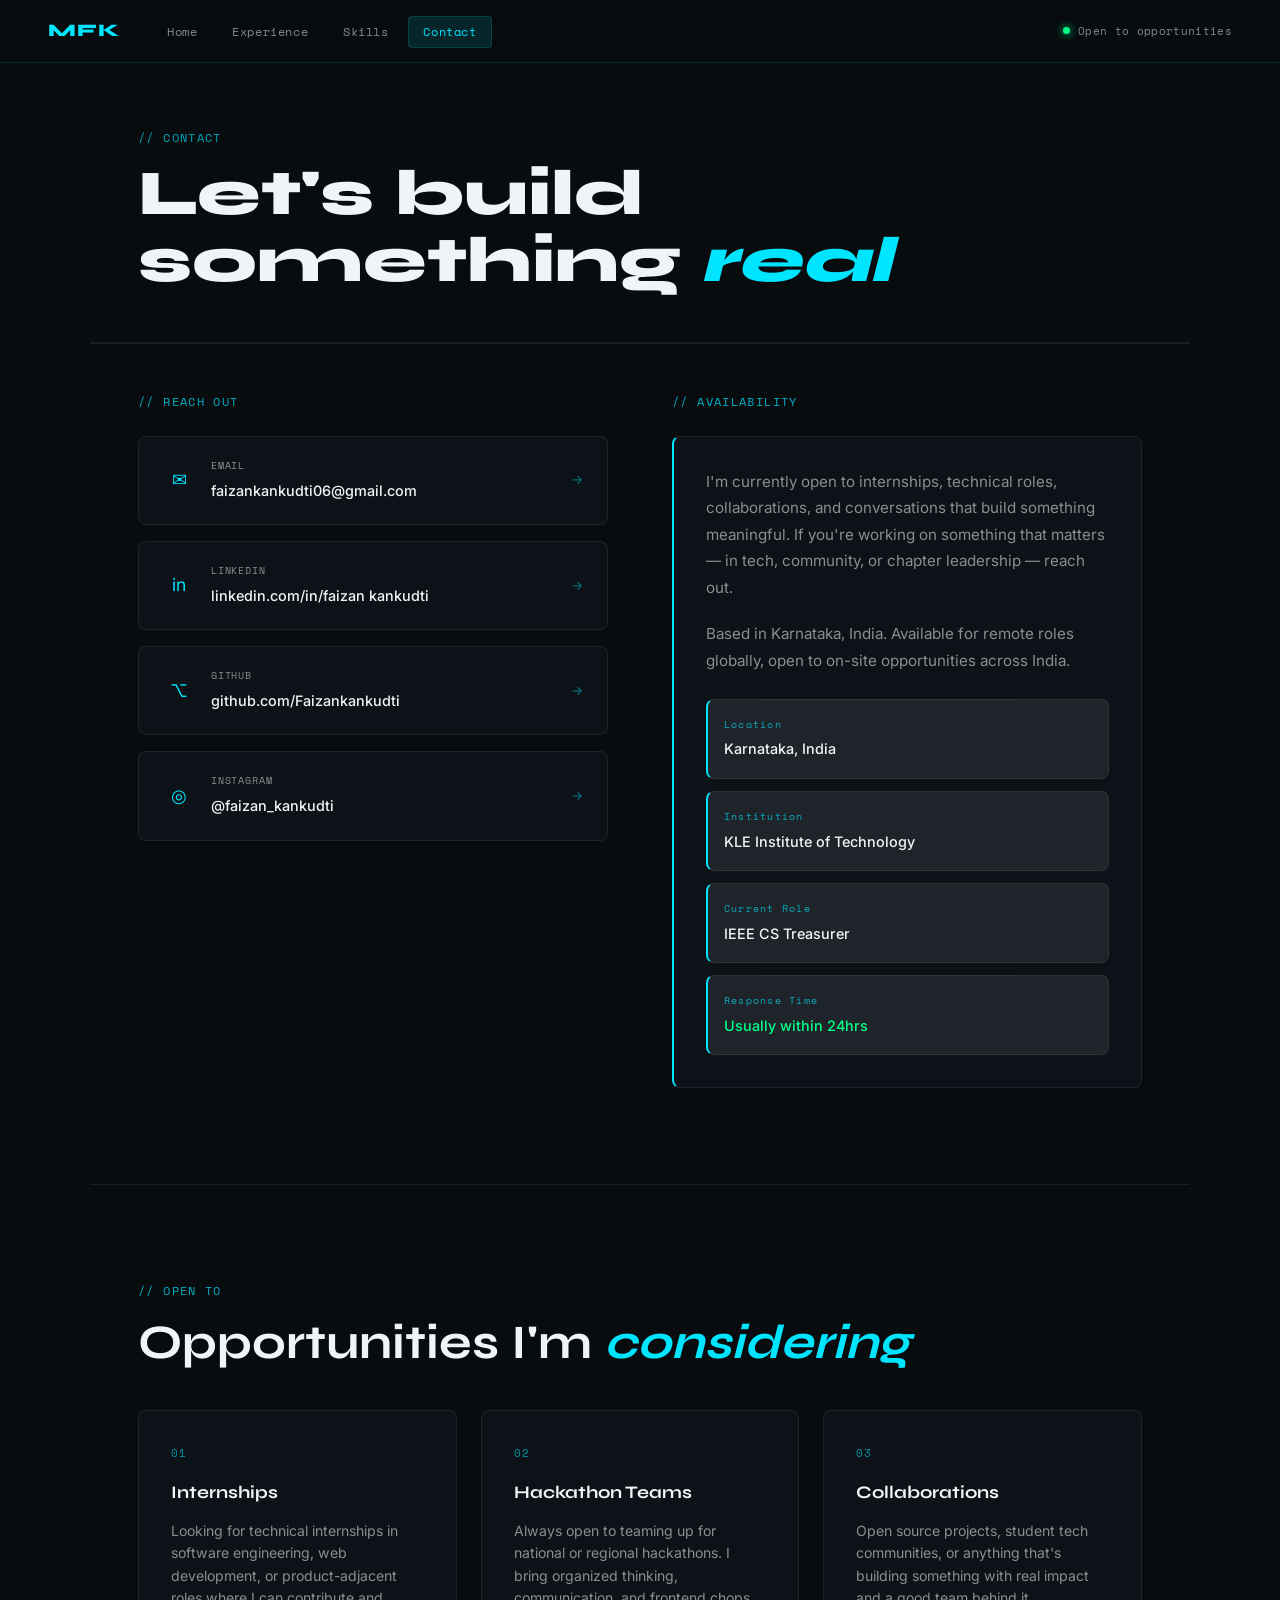
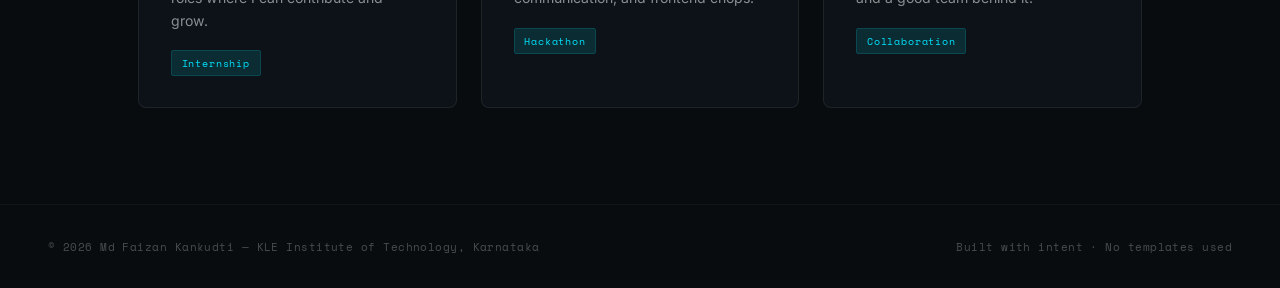
==== contact.html @ 26103459 "first commit" ====
<!DOCTYPE html>
<html lang="en">
<head>
<meta charset="UTF-8">
<meta name="viewport" content="width=device-width, initial-scale=1.0">
<title>Contact — Md Faizan Kankudti</title>
<link rel="preconnect" href="https://fonts.googleapis.com">
<link rel="preconnect" href="https://fonts.gstatic.com" crossorigin>
<link href="https://fonts.googleapis.com/css2?family=Space+Mono:ital,wght@0,400;0,700;1,400&family=Syne:wght@400;500;600;700;800&family=Inter:wght@300;400;500&display=swap" rel="stylesheet">
<link rel="stylesheet" href="style.css">
</head>
<body>

<nav class="navbar">
  <div class="nav-brand">
    <span class="nav-initials">MFK</span>
  </div>
  <ul class="nav-links">
    <li><a href="index.html" class="nav-link">Home</a></li>
    <li><a href="experience.html" class="nav-link">Experience</a></li>
    <li><a href="skills.html" class="nav-link">Skills</a></li>
    <li><a href="contact.html" class="nav-link active">Contact</a></li>
  </ul>
  <div class="nav-status">
    <span class="status-dot"></span>
    <span class="status-text">Open to opportunities</span>
  </div>
</nav>

<div class="page-hero">
  <span class="page-hero-tag mono">// CONTACT</span>
  <h1>Let's build something <em>real</em></h1>
</div>

<main>

  <section class="section" style="padding-top: 3rem;">
    <div class="contact-grid">

      <div>
        <div class="section-label mono" style="margin-bottom: 1.5rem;">// REACH OUT</div>
        <div class="contact-links">

          <a class="contact-link-item" href="mailto:faizankankudti06@gmail.com">
            <div class="contact-link-icon">✉</div>
            <div class="contact-link-text">
              <span class="contact-link-label mono">EMAIL</span>
              <span class="contact-link-value">faizankankudti06@gmail.com</span>
            </div>
            <span class="contact-link-arrow">→</span>
          </a>

          <a class="contact-link-item" href=https://www.linkedin.com/in/faizan-kankudti-a05506325?utm_source=share_via&utm_content=profile&utm_medium=member_android target="_blank" rel="noopener">
            <div class="contact-link-icon">in</div>
            <div class="contact-link-text">
              <span class="contact-link-label mono">LINKEDIN</span>
              <span class="contact-link-value">linkedin.com/in/faizan kankudti</span>
            </div>
            <span class="contact-link-arrow">→</span>
          </a>

          <a class="contact-link-item" href="https://github.com/Faizankankudti" target="_blank" rel="noopener">
            <div class="contact-link-icon">⌥</div>
            <div class="contact-link-text">
              <span class="contact-link-label mono">GITHUB</span>
              <span class="contact-link-value">github.com/Faizankankudti</span>
            </div>
            <span class="contact-link-arrow">→</span>
          </a>

          <a class="contact-link-item" href="https://www.instagram.com/faizan_kankudti?igsh=MWhjaWl0NmIzNzg2ZA==" target="_blank" rel="noopener">
            <div class="contact-link-icon">◎</div>
            <div class="contact-link-text">
              <span class="contact-link-label mono">INSTAGRAM</span>
              <span class="contact-link-value">@faizan_kankudti</span>
            </div>
            <span class="contact-link-arrow">→</span>
          </a>

        </div>
      </div>

      <div>
        <div class="section-label mono" style="margin-bottom: 1.5rem;">// AVAILABILITY</div>
        <div class="contact-info-block">
          <p>
            I'm currently open to internships, technical roles, collaborations, and conversations that build something meaningful. If you're working on something that matters — in tech, community, or chapter leadership — reach out.
          </p>
          <p>
            Based in Karnataka, India. Available for remote roles globally, open to on-site opportunities across India.
          </p>
          <div style="display: flex; flex-direction: column; gap: 0.75rem; margin-top: 1.5rem;">
            <div class="info-block">
              <span class="mono info-label">Location</span>
              <span class="info-value">Karnataka, India</span>
            </div>
            <div class="info-block">
              <span class="mono info-label">Institution</span>
              <span class="info-value">KLE Institute of Technology</span>
            </div>
            <div class="info-block">
              <span class="mono info-label">Current Role</span>
              <span class="info-value">IEEE CS Treasurer</span>
            </div>
            <div class="info-block">
              <span class="mono info-label">Response Time</span>
              <span class="info-value open">Usually within 24hrs</span>
            </div>
          </div>
        </div>
      </div>

    </div>
  </section>

  <!-- WHAT I'M OPEN TO -->
  <section class="section">
    <div class="section-label mono">// OPEN TO</div>
    <h2 class="section-title">Opportunities I'm <em>considering</em></h2>
    <div class="highlight-cards">
      <div class="hcard">
        <div class="hcard-num mono">01</div>
        <div class="hcard-content">
          <h3>Internships</h3>
          <p>Looking for technical internships in software engineering, web development, or product-adjacent roles where I can contribute and grow.</p>
          <span class="hcard-tag">Internship</span>
        </div>
      </div>
      <div class="hcard">
        <div class="hcard-num mono">02</div>
        <div class="hcard-content">
          <h3>Hackathon Teams</h3>
          <p>Always open to teaming up for national or regional hackathons. I bring organized thinking, communication, and frontend chops.</p>
          <span class="hcard-tag">Hackathon</span>
        </div>
      </div>
      <div class="hcard">
        <div class="hcard-num mono">03</div>
        <div class="hcard-content">
          <h3>Collaborations</h3>
          <p>Open source projects, student tech communities, or anything that's building something with real impact and a good team behind it.</p>
          <span class="hcard-tag">Collaboration</span>
        </div>
      </div>
    </div>
  </section>

</main>

<footer class="footer">
  <span class="mono">© 2026 Md Faizan Kankudti — KLE Institute of Technology, Karnataka</span>
  <span class="mono footer-sub">Built with intent · No templates used</span>
</footer>

</body>
</html>
---- style.css ----
/* ─── RESET & BASE ─────────────────────────────────────────────── */
*, *::before, *::after { box-sizing: border-box; margin: 0; padding: 0; }

:root {
  --bg: #080c0f;
  --bg-2: #0e1419;
  --bg-3: #141c23;
  --accent: #00e5ff;
  --accent-dim: rgba(0,229,255,0.12);
  --accent-mid: rgba(0,229,255,0.4);
  --white: #f0f4f8;
  --white-dim: rgba(240,244,248,0.55);
  --white-faint: rgba(240,244,248,0.08);
  --border: rgba(0,229,255,0.15);
  --border-subtle: rgba(240,244,248,0.08);
  --green: #00ff88;
  --green-dim: rgba(0,255,136,0.1);
  --card-bg: rgba(14,20,25,0.85);
  --radius: 4px;
  --radius-lg: 8px;
}

html { scroll-behavior: smooth; }

body {
  background: var(--bg);
  color: var(--white);
  font-family: 'Inter', sans-serif;
  font-size: 16px;
  line-height: 1.7;
  overflow-x: hidden;
}

/* ─── TYPOGRAPHY ─────────────────────────────────────────────────── */
.mono { font-family: 'Space Mono', monospace; }
h1, h2, h3, h4 { font-family: 'Syne', sans-serif; }
em { font-style: italic; color: var(--accent); }

/* ─── SCROLLBAR ──────────────────────────────────────────────────── */
::-webkit-scrollbar { width: 4px; }
::-webkit-scrollbar-track { background: var(--bg); }
::-webkit-scrollbar-thumb { background: var(--accent-mid); border-radius: 2px; }

/* ─── NAVBAR ─────────────────────────────────────────────────────── */
.navbar {
  position: fixed;
  top: 0; left: 0; right: 0;
  z-index: 100;
  display: flex;
  align-items: center;
  gap: 2rem;
  padding: 1rem 3rem;
  background: rgba(8,12,15,0.92);
  backdrop-filter: blur(12px);
  border-bottom: 1px solid var(--border);
}

.nav-brand { flex: 0 0 auto; }

.nav-initials {
  font-family: 'Syne', sans-serif;
  font-weight: 800;
  font-size: 1.1rem;
  color: var(--accent);
  letter-spacing: 0.05em;
}

.nav-links {
  display: flex;
  list-style: none;
  gap: 0.25rem;
  flex: 1;
}

.nav-link {
  font-family: 'Space Mono', monospace;
  font-size: 0.75rem;
  color: var(--white-dim);
  text-decoration: none;
  padding: 0.4rem 0.9rem;
  border: 1px solid transparent;
  border-radius: var(--radius);
  transition: all 0.2s;
  letter-spacing: 0.05em;
}

.nav-link:hover, .nav-link.active {
  color: var(--accent);
  border-color: var(--border);
  background: var(--accent-dim);
}

.nav-status {
  display: flex;
  align-items: center;
  gap: 0.5rem;
  margin-left: auto;
}

.status-dot {
  width: 7px; height: 7px;
  border-radius: 50%;
  background: var(--green);
  box-shadow: 0 0 8px var(--green);
  animation: pulse-dot 2s infinite;
}

@keyframes pulse-dot {
  0%, 100% { opacity: 1; }
  50% { opacity: 0.4; }
}

.status-text {
  font-family: 'Space Mono', monospace;
  font-size: 0.7rem;
  color: var(--white-dim);
  letter-spacing: 0.03em;
}

/* ─── HERO ──────────────────────────────────────────────────────── */
.hero {
  min-height: 100vh;
  display: flex;
  flex-direction: column;
  justify-content: center;
  padding: 8rem 3rem 4rem;
  position: relative;
  overflow: hidden;
}

.hero-grid-overlay {
  position: absolute;
  inset: 0;
  background-image:
    linear-gradient(rgba(0,229,255,0.04) 1px, transparent 1px),
    linear-gradient(90deg, rgba(0,229,255,0.04) 1px, transparent 1px);
  background-size: 60px 60px;
  pointer-events: none;
}

.hero-grid-overlay::after {
  content: '';
  position: absolute;
  inset: 0;
  background: radial-gradient(ellipse 80% 60% at 60% 50%, rgba(0,229,255,0.06) 0%, transparent 70%);
}

.hero-content { position: relative; z-index: 1; max-width: 900px; }

.hero-top-line {
  margin-bottom: 1.5rem;
}

.tag-line {
  font-size: 0.75rem;
  color: var(--accent);
  letter-spacing: 0.1em;
  opacity: 0;
  animation: fadein 0.6s 0.2s forwards;
}

.hero-name {
  font-family: 'Syne', sans-serif;
  font-weight: 800;
  line-height: 0.88;
  margin-bottom: 1.8rem;
  opacity: 0;
  animation: fadein 0.7s 0.4s forwards;
}

.name-md {
  font-size: clamp(3.5rem, 9vw, 8rem);
  color: var(--white-dim);
  letter-spacing: -0.02em;
}

.name-faizan {
  font-size: clamp(3.5rem, 9vw, 8rem);
  color: var(--white);
  letter-spacing: -0.02em;
}

.name-kankudti {
  font-size: clamp(2rem, 5.5vw, 5rem);
  color: var(--accent);
  letter-spacing: 0.04em;
}

.hero-bio {
  font-size: 1.05rem;
  color: var(--white-dim);
  max-width: 580px;
  margin-bottom: 2.5rem;
  opacity: 0;
  animation: fadein 0.7s 0.6s forwards;
}

.hero-cta {
  display: flex;
  gap: 1rem;
  flex-wrap: wrap;
  opacity: 0;
  animation: fadein 0.7s 0.8s forwards;
}

.hero-stats {
  display: flex;
  gap: 1.5rem;
  margin-top: 5rem;
  flex-wrap: wrap;
  opacity: 0;
  animation: fadein 0.8s 1s forwards;
}

.stat-card {
  background: var(--card-bg);
  border: 1px solid var(--border);
  border-radius: var(--radius-lg);
  padding: 1.2rem 2rem;
  display: flex;
  flex-direction: column;
  gap: 0.25rem;
  position: relative;
  overflow: hidden;
}

.stat-card::before {
  content: '';
  position: absolute;
  top: 0; left: 0; right: 0;
  height: 2px;
  background: var(--accent);
  opacity: 0.7;
}

.stat-num {
  font-family: 'Syne', sans-serif;
  font-weight: 800;
  font-size: 2rem;
  color: var(--accent);
  line-height: 1;
}

.stat-label {
  font-family: 'Space Mono', monospace;
  font-size: 0.7rem;
  color: var(--white-dim);
  letter-spacing: 0.05em;
}

.hero-scroll-hint {
  position: absolute;
  bottom: 2.5rem;
  left: 3rem;
  display: flex;
  align-items: center;
  gap: 1rem;
  opacity: 0.45;
}

.hero-scroll-hint .mono { font-size: 0.65rem; letter-spacing: 0.15em; }

.scroll-line {
  width: 60px;
  height: 1px;
  background: var(--white-dim);
  position: relative;
  overflow: hidden;
}

.scroll-line::after {
  content: '';
  position: absolute;
  top: 0; left: -100%;
  width: 100%; height: 100%;
  background: var(--accent);
  animation: slide-line 2s 2s infinite;
}

@keyframes slide-line {
  0% { left: -100%; }
  100% { left: 100%; }
}

/* ─── BUTTONS ───────────────────────────────────────────────────── */
.btn {
  font-family: 'Space Mono', monospace;
  font-size: 0.78rem;
  letter-spacing: 0.06em;
  padding: 0.75rem 1.6rem;
  border-radius: var(--radius);
  text-decoration: none;
  transition: all 0.2s;
  display: inline-block;
  cursor: pointer;
  border: 1px solid transparent;
}

.btn-primary {
  background: var(--accent);
  color: var(--bg);
  font-weight: 700;
}

.btn-primary:hover {
  background: transparent;
  color: var(--accent);
  border-color: var(--accent);
}

.btn-outline {
  background: transparent;
  color: var(--accent);
  border-color: var(--border);
}

.btn-outline:hover {
  background: var(--accent-dim);
  border-color: var(--accent);
}

/* ─── SECTIONS ──────────────────────────────────────────────────── */
.section {
  padding: 6rem 3rem;
  max-width: 1100px;
  margin: 0 auto;
  border-top: 1px solid var(--border-subtle);
}

.section-label {
  font-size: 0.72rem;
  letter-spacing: 0.12em;
  color: var(--accent);
  margin-bottom: 1rem;
  opacity: 0.75;
}

.section-title {
  font-family: 'Syne', sans-serif;
  font-weight: 700;
  font-size: clamp(2rem, 4vw, 3rem);
  line-height: 1.1;
  margin-bottom: 2.5rem;
  color: var(--white);
}

/* ─── ABOUT ─────────────────────────────────────────────────────── */
.about-grid {
  display: grid;
  grid-template-columns: 1fr 320px;
  gap: 4rem;
  align-items: start;
}

.about-text p {
  color: var(--white-dim);
  margin-bottom: 1.2rem;
  font-size: 1rem;
}

.about-sidebar {
  display: flex;
  flex-direction: column;
  gap: 1.2rem;
}

.info-block {
  display: flex;
  flex-direction: column;
  gap: 0.25rem;
  padding: 1rem;
  background: var(--white-faint);
  border: 1px solid var(--border-subtle);
  border-radius: var(--radius-lg);
  border-left: 2px solid var(--accent);
}

.info-label {
  font-size: 0.65rem;
  letter-spacing: 0.12em;
  color: var(--accent);
  opacity: 0.7;
}

.info-value {
  font-size: 0.9rem;
  color: var(--white);
  font-weight: 500;
}

.info-value.open { color: var(--green); }

/* ─── HIGHLIGHTS ────────────────────────────────────────────────── */
.highlight-cards {
  display: grid;
  grid-template-columns: repeat(3, 1fr);
  gap: 1.5rem;
}

.hcard {
  background: var(--card-bg);
  border: 1px solid var(--border-subtle);
  border-radius: var(--radius-lg);
  padding: 2rem;
  transition: border-color 0.25s, transform 0.25s;
  position: relative;
  overflow: hidden;
}

.hcard::after {
  content: '';
  position: absolute;
  bottom: 0; left: 0; right: 0;
  height: 2px;
  background: linear-gradient(90deg, var(--accent), transparent);
  opacity: 0;
  transition: opacity 0.25s;
}

.hcard:hover {
  border-color: var(--border);
  transform: translateY(-3px);
}

.hcard:hover::after { opacity: 1; }

.hcard-num {
  font-size: 0.7rem;
  color: var(--accent);
  letter-spacing: 0.1em;
  margin-bottom: 1rem;
  opacity: 0.6;
}

.hcard h3 {
  font-family: 'Syne', sans-serif;
  font-weight: 700;
  font-size: 1.1rem;
  margin-bottom: 0.75rem;
  color: var(--white);
}

.hcard p {
  font-size: 0.88rem;
  color: var(--white-dim);
  line-height: 1.6;
  margin-bottom: 1rem;
}

.hcard-tag {
  font-family: 'Space Mono', monospace;
  font-size: 0.65rem;
  letter-spacing: 0.08em;
  padding: 0.25rem 0.6rem;
  border: 1px solid var(--border);
  border-radius: 2px;
  color: var(--accent);
  background: var(--accent-dim);
}

/* ─── STACK ─────────────────────────────────────────────────────── */
.stack-grid {
  display: grid;
  grid-template-columns: repeat(3, 1fr);
  gap: 1.5rem;
}

.stack-box {
  background: var(--card-bg);
  border: 1px solid var(--border-subtle);
  border-radius: var(--radius-lg);
  padding: 1.75rem;
  transition: border-color 0.2s;
}

.stack-box:hover { border-color: var(--border); }

.stack-box-label {
  font-size: 0.65rem;
  letter-spacing: 0.1em;
  color: var(--accent);
  margin-bottom: 1.2rem;
  opacity: 0.7;
}

.stack-tags {
  display: flex;
  flex-wrap: wrap;
  gap: 0.5rem;
}

.stag {
  font-family: 'Space Mono', monospace;
  font-size: 0.7rem;
  padding: 0.3rem 0.7rem;
  background: var(--white-faint);
  border: 1px solid var(--border-subtle);
  border-radius: 2px;
  color: var(--white-dim);
  transition: all 0.2s;
}

.stag:hover {
  color: var(--accent);
  border-color: var(--border);
  background: var(--accent-dim);
}

/* ─── SOFT SKILLS ───────────────────────────────────────────────── */
.soft-grid {
  display: grid;
  grid-template-columns: repeat(3, 1fr);
  gap: 1.5rem;
}

.soft-item {
  padding: 1.75rem;
  border: 1px solid var(--border-subtle);
  border-radius: var(--radius-lg);
  transition: border-color 0.2s, background 0.2s;
}

.soft-item:hover {
  border-color: var(--border);
  background: var(--accent-dim);
}

.soft-icon {
  font-size: 1.3rem;
  color: var(--accent);
  margin-bottom: 0.75rem;
  opacity: 0.8;
}

.soft-item h3 {
  font-family: 'Syne', sans-serif;
  font-size: 1rem;
  font-weight: 700;
  margin-bottom: 0.5rem;
  color: var(--white);
}

.soft-item p {
  font-size: 0.85rem;
  color: var(--white-dim);
  line-height: 1.6;
}

/* ─── CTA ───────────────────────────────────────────────────────── */
.cta-section {
  text-align: center;
  border-top: 1px solid var(--border-subtle);
}

.cta-inner {
  display: flex;
  flex-direction: column;
  align-items: center;
  gap: 1rem;
}

.cta-tag {
  font-size: 0.7rem;
  color: var(--accent);
  letter-spacing: 0.12em;
  opacity: 0.7;
}

.cta-section h2 {
  font-size: clamp(1.8rem, 3.5vw, 2.8rem);
  max-width: 540px;
}

.cta-section p {
  color: var(--white-dim);
  max-width: 400px;
  font-size: 0.95rem;
}

/* ─── FOOTER ────────────────────────────────────────────────────── */
.footer {
  border-top: 1px solid var(--border-subtle);
  padding: 2rem 3rem;
  display: flex;
  justify-content: space-between;
  align-items: center;
  font-size: 0.7rem;
  color: var(--white-dim);
  letter-spacing: 0.04em;
  opacity: 0.5;
}

/* ─── PAGE HEADER (inner pages) ─────────────────────────────────── */
.page-hero {
  padding: 8rem 3rem 3rem;
  max-width: 1100px;
  margin: 0 auto;
  border-bottom: 1px solid var(--border-subtle);
}

.page-hero-tag {
  font-size: 0.72rem;
  letter-spacing: 0.12em;
  color: var(--accent);
  margin-bottom: 0.75rem;
  opacity: 0.7;
  display: block;
}

.page-hero h1 {
  font-family: 'Syne', sans-serif;
  font-weight: 800;
  font-size: clamp(2.5rem, 5vw, 4rem);
  line-height: 1.05;
}

/* ─── EXPERIENCE PAGE ───────────────────────────────────────────── */
.exp-timeline {
  position: relative;
  padding-left: 2rem;
}

.exp-timeline::before {
  content: '';
  position: absolute;
  left: 0; top: 0; bottom: 0;
  width: 1px;
  background: linear-gradient(to bottom, var(--accent), transparent);
}

.exp-entry {
  position: relative;
  padding: 0 0 3.5rem 2rem;
}

.exp-entry::before {
  content: '';
  position: absolute;
  left: -0.35rem;
  top: 0.4rem;
  width: 8px; height: 8px;
  border-radius: 50%;
  background: var(--accent);
  box-shadow: 0 0 12px var(--accent);
}

.exp-date {
  font-family: 'Space Mono', monospace;
  font-size: 0.7rem;
  color: var(--accent);
  letter-spacing: 0.08em;
  opacity: 0.7;
  margin-bottom: 0.5rem;
}

.exp-role {
  font-family: 'Syne', sans-serif;
  font-weight: 700;
  font-size: 1.25rem;
  color: var(--white);
  margin-bottom: 0.25rem;
}

.exp-org {
  font-family: 'Space Mono', monospace;
  font-size: 0.75rem;
  color: var(--accent);
  margin-bottom: 1rem;
}

.exp-desc {
  font-size: 0.9rem;
  color: var(--white-dim);
  line-height: 1.75;
  max-width: 640px;
}

.exp-tags {
  display: flex;
  flex-wrap: wrap;
  gap: 0.5rem;
  margin-top: 1rem;
}

.exp-tag {
  font-family: 'Space Mono', monospace;
  font-size: 0.65rem;
  padding: 0.25rem 0.6rem;
  border: 1px solid var(--border);
  border-radius: 2px;
  color: var(--accent);
  background: var(--accent-dim);
}

/* ─── SKILLS PAGE ───────────────────────────────────────────────── */
.skills-big-grid {
  display: grid;
  grid-template-columns: repeat(2, 1fr);
  gap: 2rem;
}

.skill-category {
  background: var(--card-bg);
  border: 1px solid var(--border-subtle);
  border-radius: var(--radius-lg);
  padding: 2rem;
}

.skill-category-title {
  font-family: 'Space Mono', monospace;
  font-size: 0.68rem;
  letter-spacing: 0.12em;
  color: var(--accent);
  margin-bottom: 1.5rem;
  padding-bottom: 0.75rem;
  border-bottom: 1px solid var(--border-subtle);
}

.skill-bar-list { display: flex; flex-direction: column; gap: 1.2rem; }

.skill-bar-item {}

.skill-bar-header {
  display: flex;
  justify-content: space-between;
  margin-bottom: 0.4rem;
}

.skill-bar-name {
  font-size: 0.85rem;
  color: var(--white);
}

.skill-bar-level {
  font-family: 'Space Mono', monospace;
  font-size: 0.7rem;
  color: var(--accent);
  opacity: 0.7;
}

.skill-bar-track {
  height: 3px;
  background: var(--white-faint);
  border-radius: 2px;
  overflow: hidden;
}

.skill-bar-fill {
  height: 100%;
  background: linear-gradient(90deg, var(--accent), rgba(0,229,255,0.5));
  border-radius: 2px;
  transition: width 1.5s cubic-bezier(0.4, 0, 0.2, 1);
}

/* ─── CONTACT PAGE ──────────────────────────────────────────────── */
.contact-grid {
  display: grid;
  grid-template-columns: 1fr 1fr;
  gap: 4rem;
  align-items: start;
}

.contact-links { display: flex; flex-direction: column; gap: 1rem; }

.contact-link-item {
  display: flex;
  align-items: center;
  gap: 1rem;
  padding: 1.25rem 1.5rem;
  background: var(--card-bg);
  border: 1px solid var(--border-subtle);
  border-radius: var(--radius-lg);
  text-decoration: none;
  color: var(--white);
  transition: all 0.2s;
}

.contact-link-item:hover {
  border-color: var(--border);
  background: var(--accent-dim);
  color: var(--accent);
}

.contact-link-icon {
  font-size: 1.1rem;
  width: 2rem;
  text-align: center;
  color: var(--accent);
}

.contact-link-text {
  flex: 1;
}

.contact-link-label {
  font-family: 'Space Mono', monospace;
  font-size: 0.65rem;
  color: var(--white-dim);
  letter-spacing: 0.08em;
  display: block;
  margin-bottom: 0.15rem;
}

.contact-link-value {
  font-size: 0.9rem;
  font-weight: 500;
}

.contact-link-arrow {
  color: var(--accent);
  opacity: 0.5;
  font-size: 0.8rem;
}

.contact-info-block {
  background: var(--card-bg);
  border: 1px solid var(--border-subtle);
  border-radius: var(--radius-lg);
  padding: 2rem;
  border-left: 2px solid var(--accent);
}

.contact-info-block p {
  color: var(--white-dim);
  font-size: 0.95rem;
  line-height: 1.75;
  margin-bottom: 1.25rem;
}

/* ─── ANIMATIONS ────────────────────────────────────────────────── */
@keyframes fadein {
  from { opacity: 0; transform: translateY(16px); }
  to { opacity: 1; transform: translateY(0); }
}

/* ─── RESPONSIVE ─────────────────────────────────────────────────── */
@media (max-width: 900px) {
  .navbar { padding: 1rem 1.5rem; }
  .nav-status { display: none; }
  .hero { padding: 7rem 1.5rem 3rem; }
  .section { padding: 4rem 1.5rem; }
  .about-grid { grid-template-columns: 1fr; }
  .highlight-cards { grid-template-columns: 1fr; }
  .stack-grid { grid-template-columns: 1fr; }
  .soft-grid { grid-template-columns: 1fr 1fr; }
  .footer { flex-direction: column; gap: 0.5rem; text-align: center; }
  .skills-big-grid { grid-template-columns: 1fr; }
  .contact-grid { grid-template-columns: 1fr; }
  .page-hero { padding: 7rem 1.5rem 2rem; }
}

@media (max-width: 600px) {
  .soft-grid { grid-template-columns: 1fr; }
  .hero-stats { flex-direction: column; }
  .nav-links { gap: 0; }
  .nav-link { padding: 0.4rem 0.5rem; font-size: 0.68rem; }
}
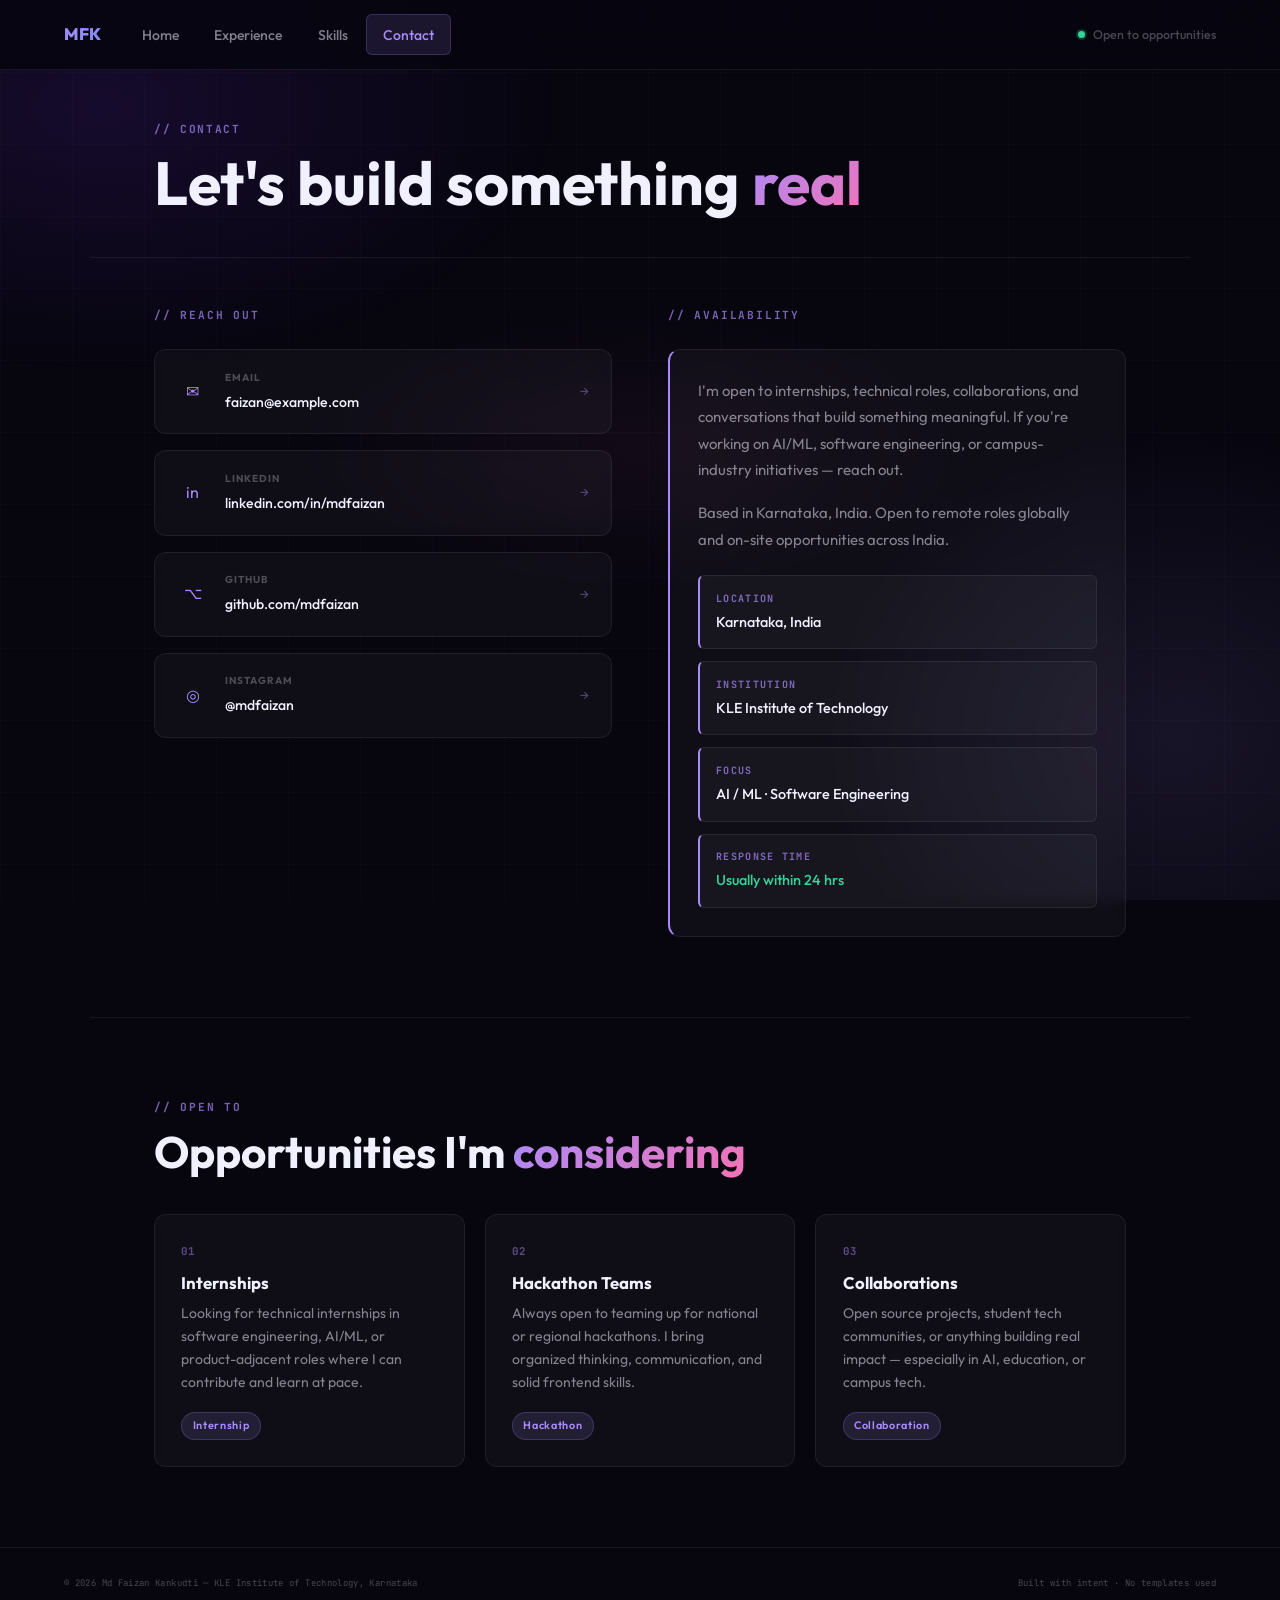
==== commit c14576c3: "complete redesign" ====
--- a/contact.html
+++ b/contact.html
@@ -6,15 +6,13 @@
 <title>Contact — Md Faizan Kankudti</title>
 <link rel="preconnect" href="https://fonts.googleapis.com">
 <link rel="preconnect" href="https://fonts.gstatic.com" crossorigin>
-<link href="https://fonts.googleapis.com/css2?family=Space+Mono:ital,wght@0,400;0,700;1,400&family=Syne:wght@400;500;600;700;800&family=Inter:wght@300;400;500&display=swap" rel="stylesheet">
+<link href="https://fonts.googleapis.com/css2?family=Outfit:wght@300;400;500;600;700;800&family=JetBrains+Mono:wght@400;500&display=swap" rel="stylesheet">
 <link rel="stylesheet" href="style.css">
 </head>
 <body>
 
 <nav class="navbar">
-  <div class="nav-brand">
-    <span class="nav-initials">MFK</span>
-  </div>
+  <div class="nav-brand"><span class="nav-initials">MFK</span></div>
   <ul class="nav-links">
     <li><a href="index.html" class="nav-link">Home</a></li>
     <li><a href="experience.html" class="nav-link">Experience</a></li>
@@ -33,46 +31,45 @@
 </div>
 
 <main>
-
-  <section class="section" style="padding-top: 3rem;">
+  <section class="section" style="padding-top:3rem;">
     <div class="contact-grid">
 
       <div>
-        <div class="section-label mono" style="margin-bottom: 1.5rem;">// REACH OUT</div>
+        <div class="section-label mono" style="margin-bottom:1.5rem;">// REACH OUT</div>
         <div class="contact-links">
 
-          <a class="contact-link-item" href="mailto:faizankankudti06@gmail.com">
+          <a class="contact-link-item" href="mailto:faizan@example.com">
             <div class="contact-link-icon">✉</div>
             <div class="contact-link-text">
-              <span class="contact-link-label mono">EMAIL</span>
-              <span class="contact-link-value">faizankankudti06@gmail.com</span>
+              <span class="contact-link-label">Email</span>
+              <span class="contact-link-value">faizan@example.com</span>
             </div>
             <span class="contact-link-arrow">→</span>
           </a>
 
-          <a class="contact-link-item" href=https://www.linkedin.com/in/faizan-kankudti-a05506325?utm_source=share_via&utm_content=profile&utm_medium=member_android target="_blank" rel="noopener">
+          <a class="contact-link-item" href="https://linkedin.com/in/mdfaizan" target="_blank" rel="noopener">
             <div class="contact-link-icon">in</div>
             <div class="contact-link-text">
-              <span class="contact-link-label mono">LINKEDIN</span>
-              <span class="contact-link-value">linkedin.com/in/faizan kankudti</span>
+              <span class="contact-link-label">LinkedIn</span>
+              <span class="contact-link-value">linkedin.com/in/mdfaizan</span>
             </div>
             <span class="contact-link-arrow">→</span>
           </a>
 
-          <a class="contact-link-item" href="https://github.com/Faizankankudti" target="_blank" rel="noopener">
+          <a class="contact-link-item" href="https://github.com/mdfaizan" target="_blank" rel="noopener">
             <div class="contact-link-icon">⌥</div>
             <div class="contact-link-text">
-              <span class="contact-link-label mono">GITHUB</span>
-              <span class="contact-link-value">github.com/Faizankankudti</span>
+              <span class="contact-link-label">GitHub</span>
+              <span class="contact-link-value">github.com/mdfaizan</span>
             </div>
             <span class="contact-link-arrow">→</span>
           </a>
 
-          <a class="contact-link-item" href="https://www.instagram.com/faizan_kankudti?igsh=MWhjaWl0NmIzNzg2ZA==" target="_blank" rel="noopener">
+          <a class="contact-link-item" href="https://instagram.com/mdfaizan" target="_blank" rel="noopener">
             <div class="contact-link-icon">◎</div>
             <div class="contact-link-text">
-              <span class="contact-link-label mono">INSTAGRAM</span>
-              <span class="contact-link-value">@faizan_kankudti</span>
+              <span class="contact-link-label">Instagram</span>
+              <span class="contact-link-value">@mdfaizan</span>
             </div>
             <span class="contact-link-arrow">→</span>
           </a>
@@ -81,15 +78,11 @@
       </div>
 
       <div>
-        <div class="section-label mono" style="margin-bottom: 1.5rem;">// AVAILABILITY</div>
+        <div class="section-label mono" style="margin-bottom:1.5rem;">// AVAILABILITY</div>
         <div class="contact-info-block">
-          <p>
-            I'm currently open to internships, technical roles, collaborations, and conversations that build something meaningful. If you're working on something that matters — in tech, community, or chapter leadership — reach out.
-          </p>
-          <p>
-            Based in Karnataka, India. Available for remote roles globally, open to on-site opportunities across India.
-          </p>
-          <div style="display: flex; flex-direction: column; gap: 0.75rem; margin-top: 1.5rem;">
+          <p>I'm open to internships, technical roles, collaborations, and conversations that build something meaningful. If you're working on AI/ML, software engineering, or campus-industry initiatives — reach out.</p>
+          <p>Based in Karnataka, India. Open to remote roles globally and on-site opportunities across India.</p>
+          <div style="display:flex;flex-direction:column;gap:0.75rem;margin-top:1.4rem;">
             <div class="info-block">
               <span class="mono info-label">Location</span>
               <span class="info-value">Karnataka, India</span>
@@ -99,12 +92,12 @@
               <span class="info-value">KLE Institute of Technology</span>
             </div>
             <div class="info-block">
-              <span class="mono info-label">Current Role</span>
-              <span class="info-value">IEEE CS Treasurer</span>
+              <span class="mono info-label">Focus</span>
+              <span class="info-value">AI / ML · Software Engineering</span>
             </div>
             <div class="info-block">
               <span class="mono info-label">Response Time</span>
-              <span class="info-value open">Usually within 24hrs</span>
+              <span class="info-value open">Usually within 24 hrs</span>
             </div>
           </div>
         </div>
@@ -113,44 +106,35 @@
     </div>
   </section>
 
-  <!-- WHAT I'M OPEN TO -->
   <section class="section">
     <div class="section-label mono">// OPEN TO</div>
     <h2 class="section-title">Opportunities I'm <em>considering</em></h2>
     <div class="highlight-cards">
       <div class="hcard">
         <div class="hcard-num mono">01</div>
-        <div class="hcard-content">
-          <h3>Internships</h3>
-          <p>Looking for technical internships in software engineering, web development, or product-adjacent roles where I can contribute and grow.</p>
-          <span class="hcard-tag">Internship</span>
-        </div>
+        <h3>Internships</h3>
+        <p>Looking for technical internships in software engineering, AI/ML, or product-adjacent roles where I can contribute and learn at pace.</p>
+        <span class="hcard-tag">Internship</span>
       </div>
       <div class="hcard">
         <div class="hcard-num mono">02</div>
-        <div class="hcard-content">
-          <h3>Hackathon Teams</h3>
-          <p>Always open to teaming up for national or regional hackathons. I bring organized thinking, communication, and frontend chops.</p>
-          <span class="hcard-tag">Hackathon</span>
-        </div>
+        <h3>Hackathon Teams</h3>
+        <p>Always open to teaming up for national or regional hackathons. I bring organized thinking, communication, and solid frontend skills.</p>
+        <span class="hcard-tag">Hackathon</span>
       </div>
       <div class="hcard">
         <div class="hcard-num mono">03</div>
-        <div class="hcard-content">
-          <h3>Collaborations</h3>
-          <p>Open source projects, student tech communities, or anything that's building something with real impact and a good team behind it.</p>
-          <span class="hcard-tag">Collaboration</span>
-        </div>
+        <h3>Collaborations</h3>
+        <p>Open source projects, student tech communities, or anything building real impact — especially in AI, education, or campus tech.</p>
+        <span class="hcard-tag">Collaboration</span>
       </div>
     </div>
   </section>
-
 </main>
 
 <footer class="footer">
   <span class="mono">© 2026 Md Faizan Kankudti — KLE Institute of Technology, Karnataka</span>
-  <span class="mono footer-sub">Built with intent · No templates used</span>
+  <span class="mono">Built with intent · No templates used</span>
 </footer>
-
 </body>
 </html>
--- a/style.css
+++ b/style.css
@@ -1,93 +1,144 @@
-/* ─── RESET & BASE ─────────────────────────────────────────────── */
+/* ─── RESET ─────────────────────────────────────────────────────── */
 *, *::before, *::after { box-sizing: border-box; margin: 0; padding: 0; }
 
+/* ─── DESIGN TOKENS ──────────────────────────────────────────────── */
 :root {
-  --bg: #080c0f;
-  --bg-2: #0e1419;
-  --bg-3: #141c23;
-  --accent: #00e5ff;
-  --accent-dim: rgba(0,229,255,0.12);
-  --accent-mid: rgba(0,229,255,0.4);
-  --white: #f0f4f8;
-  --white-dim: rgba(240,244,248,0.55);
-  --white-faint: rgba(240,244,248,0.08);
-  --border: rgba(0,229,255,0.15);
-  --border-subtle: rgba(240,244,248,0.08);
-  --green: #00ff88;
-  --green-dim: rgba(0,255,136,0.1);
-  --card-bg: rgba(14,20,25,0.85);
-  --radius: 4px;
-  --radius-lg: 8px;
+  --bg:        #07060f;
+  --bg-2:      #0e0c1a;
+  --bg-glass:  rgba(255,255,255,0.035);
+  --violet:    #a78bfa;
+  --violet-d:  #7c3aed;
+  --indigo:    #818cf8;
+  --rose:      #f472b6;
+  --green:     #34d399;
+  --amber:     #fbbf24;
+  --glow-v:    rgba(167,139,250,0.13);
+  --glow-i:    rgba(129,140,248,0.10);
+  --border-v:  rgba(167,139,250,0.22);
+  --border-s:  rgba(255,255,255,0.07);
+  --txt:       #f1f0ff;
+  --txt-dim:   rgba(241,240,255,0.52);
+  --txt-faint: rgba(241,240,255,0.28);
+  --r:   6px;
+  --r-lg: 12px;
 }
 
 html { scroll-behavior: smooth; }
 
 body {
   background: var(--bg);
-  color: var(--white);
-  font-family: 'Inter', sans-serif;
+  color: var(--txt);
+  font-family: 'Outfit', 'Segoe UI', sans-serif;
   font-size: 16px;
-  line-height: 1.7;
+  line-height: 1.72;
   overflow-x: hidden;
 }
 
-/* ─── TYPOGRAPHY ─────────────────────────────────────────────────── */
-.mono { font-family: 'Space Mono', monospace; }
-h1, h2, h3, h4 { font-family: 'Syne', sans-serif; }
-em { font-style: italic; color: var(--accent); }
-
-/* ─── SCROLLBAR ──────────────────────────────────────────────────── */
+/* ─── SCROLLBAR ─────────────────────────────────────────────────── */
 ::-webkit-scrollbar { width: 4px; }
 ::-webkit-scrollbar-track { background: var(--bg); }
-::-webkit-scrollbar-thumb { background: var(--accent-mid); border-radius: 2px; }
-
-/* ─── NAVBAR ─────────────────────────────────────────────────────── */
+::-webkit-scrollbar-thumb { background: var(--violet-d); border-radius: 2px; }
+
+/* ─── TYPOGRAPHY ────────────────────────────────────────────────── */
+h1, h2, h3, h4 {
+  font-family: 'Outfit', sans-serif;
+  font-weight: 700;
+  line-height: 1.12;
+  color: var(--txt);
+}
+
+.mono {
+  font-family: 'JetBrains Mono', 'Fira Code', 'Courier New', monospace;
+  font-size: 0.78em;
+  letter-spacing: 0.04em;
+}
+
+em {
+  font-style: normal;
+  background: linear-gradient(135deg, var(--violet), var(--rose));
+  -webkit-background-clip: text;
+  -webkit-text-fill-color: transparent;
+  background-clip: text;
+}
+
+/* ─── AMBIENT BACKGROUND ────────────────────────────────────────── */
+body::before {
+  content: '';
+  position: fixed;
+  inset: 0;
+  pointer-events: none;
+  z-index: 0;
+  background:
+    radial-gradient(ellipse 55% 45% at 8% 12%,  rgba(109,40,217,0.15) 0%, transparent 65%),
+    radial-gradient(ellipse 45% 55% at 92% 82%,  rgba(167,139,250,0.11) 0%, transparent 65%),
+    radial-gradient(ellipse 50% 30% at 50% 50%,  rgba(244,114,182,0.05) 0%, transparent 55%);
+}
+
+body::after {
+  content: '';
+  position: fixed;
+  inset: 0;
+  pointer-events: none;
+  z-index: 0;
+  background-image:
+    linear-gradient(rgba(167,139,250,0.028) 1px, transparent 1px),
+    linear-gradient(90deg, rgba(167,139,250,0.028) 1px, transparent 1px);
+  background-size: 72px 72px;
+}
+
+main, nav, footer, .page-hero { position: relative; z-index: 1; }
+
+/* ─── NAVBAR ────────────────────────────────────────────────────── */
 .navbar {
   position: fixed;
   top: 0; left: 0; right: 0;
-  z-index: 100;
-  display: flex;
-  align-items: center;
-  gap: 2rem;
-  padding: 1rem 3rem;
-  background: rgba(8,12,15,0.92);
-  backdrop-filter: blur(12px);
-  border-bottom: 1px solid var(--border);
-}
-
-.nav-brand { flex: 0 0 auto; }
+  z-index: 200;
+  display: flex;
+  align-items: center;
+  gap: 1.5rem;
+  padding: 0.9rem 5%;
+  background: rgba(7,6,15,0.82);
+  backdrop-filter: blur(20px);
+  -webkit-backdrop-filter: blur(20px);
+  border-bottom: 1px solid var(--border-s);
+}
+
+.nav-brand { flex-shrink: 0; }
 
 .nav-initials {
-  font-family: 'Syne', sans-serif;
   font-weight: 800;
-  font-size: 1.1rem;
-  color: var(--accent);
-  letter-spacing: 0.05em;
+  font-size: 1.05rem;
+  letter-spacing: -0.01em;
+  background: linear-gradient(135deg, var(--violet), var(--indigo));
+  -webkit-background-clip: text;
+  -webkit-text-fill-color: transparent;
+  background-clip: text;
 }
 
 .nav-links {
   display: flex;
   list-style: none;
-  gap: 0.25rem;
+  gap: 0.1rem;
   flex: 1;
 }
 
 .nav-link {
-  font-family: 'Space Mono', monospace;
-  font-size: 0.75rem;
-  color: var(--white-dim);
+  font-size: 0.875rem;
+  font-weight: 500;
+  color: var(--txt-dim);
   text-decoration: none;
-  padding: 0.4rem 0.9rem;
+  padding: 0.45rem 1rem;
+  border-radius: var(--r);
   border: 1px solid transparent;
-  border-radius: var(--radius);
-  transition: all 0.2s;
-  letter-spacing: 0.05em;
+  transition: color 0.18s, background 0.18s, border-color 0.18s;
+  white-space: nowrap;
+  display: block;
 }
 
 .nav-link:hover, .nav-link.active {
-  color: var(--accent);
-  border-color: var(--border);
-  background: var(--accent-dim);
+  color: var(--violet);
+  background: var(--glow-v);
+  border-color: var(--border-v);
 }
 
 .nav-status {
@@ -95,133 +146,175 @@
   align-items: center;
   gap: 0.5rem;
   margin-left: auto;
+  flex-shrink: 0;
 }
 
 .status-dot {
   width: 7px; height: 7px;
   border-radius: 50%;
   background: var(--green);
-  box-shadow: 0 0 8px var(--green);
-  animation: pulse-dot 2s infinite;
-}
-
-@keyframes pulse-dot {
+  box-shadow: 0 0 0 2px rgba(52,211,153,0.22);
+  animation: blink 2.2s ease-in-out infinite;
+}
+
+@keyframes blink {
   0%, 100% { opacity: 1; }
-  50% { opacity: 0.4; }
+  50%       { opacity: 0.3; }
 }
 
 .status-text {
-  font-family: 'Space Mono', monospace;
-  font-size: 0.7rem;
-  color: var(--white-dim);
-  letter-spacing: 0.03em;
+  font-size: 0.78rem;
+  font-weight: 500;
+  color: var(--txt-faint);
+  white-space: nowrap;
 }
 
 /* ─── HERO ──────────────────────────────────────────────────────── */
 .hero {
-  min-height: 100vh;
+  min-height: 100svh;
   display: flex;
   flex-direction: column;
   justify-content: center;
-  padding: 8rem 3rem 4rem;
+  padding: 7.5rem 5% 4.5rem;
+  max-width: 1200px;
+  margin: 0 auto;
+  width: 100%;
+}
+
+.hero-chip {
+  display: inline-flex;
+  align-items: center;
+  gap: 0.5rem;
+  padding: 0.38rem 0.9rem;
+  border: 1px solid var(--border-v);
+  border-radius: 999px;
+  background: var(--glow-v);
+  font-size: 0.8rem;
+  font-weight: 600;
+  color: var(--violet);
+  margin-bottom: 1.8rem;
+  width: fit-content;
+  opacity: 0;
+  animation: rise 0.6s 0.15s ease forwards;
+}
+
+.hero-chip-dot {
+  width: 6px; height: 6px;
+  border-radius: 50%;
+  background: var(--violet);
+  flex-shrink: 0;
+}
+
+.hero-hi {
+  font-size: clamp(1.2rem, 2.5vw, 1.6rem);
+  font-weight: 400;
+  color: var(--txt-dim);
+  margin-bottom: 0.2rem;
+  opacity: 0;
+  animation: rise 0.65s 0.3s ease forwards;
+}
+
+.hero-name {
+  font-size: clamp(3rem, 8vw, 7rem);
+  font-weight: 800;
+  letter-spacing: -0.03em;
+  line-height: 0.95;
+  margin-bottom: 1.15rem;
+  opacity: 0;
+  animation: rise 0.7s 0.45s ease forwards;
+}
+
+.hero-name-first { color: var(--txt); }
+
+.hero-name-last {
+  display: block;
+  background: linear-gradient(135deg, var(--violet) 0%, var(--indigo) 50%, var(--rose) 100%);
+  -webkit-background-clip: text;
+  -webkit-text-fill-color: transparent;
+  background-clip: text;
+}
+
+.hero-role {
+  display: flex;
+  align-items: center;
+  flex-wrap: wrap;
+  gap: 0.5rem;
+  row-gap: 0.6rem;
+  margin-bottom: 1.6rem;
+  opacity: 0;
+  animation: rise 0.7s 0.6s ease forwards;
+}
+
+.hero-role-main {
+  font-size: clamp(1rem, 2vw, 1.25rem);
+  font-weight: 600;
+  color: var(--txt);
+}
+
+.hero-role-sep { color: var(--txt-faint); }
+
+.hero-badge {
+  display: inline-flex;
+  align-items: center;
+  gap: 0.3rem;
+  padding: 0.28rem 0.72rem;
+  border-radius: 999px;
+  font-size: 0.78rem;
+  font-weight: 600;
+  border: 1px solid;
+}
+
+.hero-badge.ai {
+  background: rgba(167,139,250,0.12);
+  border-color: var(--border-v);
+  color: var(--violet);
+}
+
+.hero-badge.ieee {
+  background: rgba(129,140,248,0.10);
+  border-color: rgba(129,140,248,0.25);
+  color: var(--indigo);
+}
+
+.hero-bio {
+  font-size: clamp(0.93rem, 1.4vw, 1.04rem);
+  color: var(--txt-dim);
+  max-width: 600px;
+  line-height: 1.8;
+  margin-bottom: 2.4rem;
+  opacity: 0;
+  animation: rise 0.7s 0.75s ease forwards;
+}
+
+.hero-cta {
+  display: flex;
+  gap: 0.875rem;
+  flex-wrap: wrap;
+  opacity: 0;
+  animation: rise 0.7s 0.9s ease forwards;
+}
+
+.hero-stats {
+  display: flex;
+  gap: 1.1rem;
+  flex-wrap: wrap;
+  margin-top: 4.5rem;
+  opacity: 0;
+  animation: rise 0.8s 1.1s ease forwards;
+}
+
+.stat-card {
+  flex: 0 1 auto;
+  background: var(--bg-glass);
+  border: 1px solid var(--border-s);
+  border-radius: var(--r-lg);
+  padding: 1rem 1.5rem;
+  display: flex;
+  flex-direction: column;
+  gap: 0.18rem;
   position: relative;
   overflow: hidden;
-}
-
-.hero-grid-overlay {
-  position: absolute;
-  inset: 0;
-  background-image:
-    linear-gradient(rgba(0,229,255,0.04) 1px, transparent 1px),
-    linear-gradient(90deg, rgba(0,229,255,0.04) 1px, transparent 1px);
-  background-size: 60px 60px;
-  pointer-events: none;
-}
-
-.hero-grid-overlay::after {
-  content: '';
-  position: absolute;
-  inset: 0;
-  background: radial-gradient(ellipse 80% 60% at 60% 50%, rgba(0,229,255,0.06) 0%, transparent 70%);
-}
-
-.hero-content { position: relative; z-index: 1; max-width: 900px; }
-
-.hero-top-line {
-  margin-bottom: 1.5rem;
-}
-
-.tag-line {
-  font-size: 0.75rem;
-  color: var(--accent);
-  letter-spacing: 0.1em;
-  opacity: 0;
-  animation: fadein 0.6s 0.2s forwards;
-}
-
-.hero-name {
-  font-family: 'Syne', sans-serif;
-  font-weight: 800;
-  line-height: 0.88;
-  margin-bottom: 1.8rem;
-  opacity: 0;
-  animation: fadein 0.7s 0.4s forwards;
-}
-
-.name-md {
-  font-size: clamp(3.5rem, 9vw, 8rem);
-  color: var(--white-dim);
-  letter-spacing: -0.02em;
-}
-
-.name-faizan {
-  font-size: clamp(3.5rem, 9vw, 8rem);
-  color: var(--white);
-  letter-spacing: -0.02em;
-}
-
-.name-kankudti {
-  font-size: clamp(2rem, 5.5vw, 5rem);
-  color: var(--accent);
-  letter-spacing: 0.04em;
-}
-
-.hero-bio {
-  font-size: 1.05rem;
-  color: var(--white-dim);
-  max-width: 580px;
-  margin-bottom: 2.5rem;
-  opacity: 0;
-  animation: fadein 0.7s 0.6s forwards;
-}
-
-.hero-cta {
-  display: flex;
-  gap: 1rem;
-  flex-wrap: wrap;
-  opacity: 0;
-  animation: fadein 0.7s 0.8s forwards;
-}
-
-.hero-stats {
-  display: flex;
-  gap: 1.5rem;
-  margin-top: 5rem;
-  flex-wrap: wrap;
-  opacity: 0;
-  animation: fadein 0.8s 1s forwards;
-}
-
-.stat-card {
-  background: var(--card-bg);
-  border: 1px solid var(--border);
-  border-radius: var(--radius-lg);
-  padding: 1.2rem 2rem;
-  display: flex;
-  flex-direction: column;
-  gap: 0.25rem;
-  position: relative;
-  overflow: hidden;
+  backdrop-filter: blur(8px);
 }
 
 .stat-card::before {
@@ -229,163 +322,153 @@
   position: absolute;
   top: 0; left: 0; right: 0;
   height: 2px;
-  background: var(--accent);
-  opacity: 0.7;
+  background: linear-gradient(90deg, var(--violet), var(--indigo));
 }
 
 .stat-num {
-  font-family: 'Syne', sans-serif;
   font-weight: 800;
-  font-size: 2rem;
-  color: var(--accent);
-  line-height: 1;
+  font-size: 1.7rem;
+  background: linear-gradient(135deg, var(--violet), var(--indigo));
+  -webkit-background-clip: text;
+  -webkit-text-fill-color: transparent;
+  background-clip: text;
+  line-height: 1.1;
 }
 
 .stat-label {
-  font-family: 'Space Mono', monospace;
-  font-size: 0.7rem;
-  color: var(--white-dim);
-  letter-spacing: 0.05em;
+  font-size: 0.73rem;
+  font-weight: 500;
+  color: var(--txt-faint);
 }
 
 .hero-scroll-hint {
-  position: absolute;
-  bottom: 2.5rem;
-  left: 3rem;
-  display: flex;
-  align-items: center;
-  gap: 1rem;
-  opacity: 0.45;
-}
-
-.hero-scroll-hint .mono { font-size: 0.65rem; letter-spacing: 0.15em; }
-
-.scroll-line {
-  width: 60px;
-  height: 1px;
-  background: var(--white-dim);
-  position: relative;
-  overflow: hidden;
-}
-
-.scroll-line::after {
+  display: flex;
+  align-items: center;
+  gap: 0.75rem;
+  margin-top: 3rem;
+  opacity: 0.32;
+}
+
+.hero-scroll-hint span { font-size: 0.67rem; letter-spacing: 0.14em; color: var(--txt-faint); }
+
+.scroll-bar {
+  width: 52px; height: 1px;
+  background: var(--border-v);
+  position: relative; overflow: hidden;
+}
+.scroll-bar::after {
   content: '';
-  position: absolute;
-  top: 0; left: -100%;
+  position: absolute; top: 0; left: -100%;
   width: 100%; height: 100%;
-  background: var(--accent);
-  animation: slide-line 2s 2s infinite;
-}
-
-@keyframes slide-line {
-  0% { left: -100%; }
-  100% { left: 100%; }
-}
+  background: var(--violet);
+  animation: scan 2.4s 1.5s ease-in-out infinite;
+}
+@keyframes scan { to { left: 100%; } }
 
 /* ─── BUTTONS ───────────────────────────────────────────────────── */
 .btn {
-  font-family: 'Space Mono', monospace;
-  font-size: 0.78rem;
-  letter-spacing: 0.06em;
-  padding: 0.75rem 1.6rem;
-  border-radius: var(--radius);
+  display: inline-flex;
+  align-items: center;
+  gap: 0.4rem;
+  font-size: 0.9rem;
+  font-weight: 600;
+  padding: 0.72rem 1.65rem;
+  border-radius: var(--r);
   text-decoration: none;
-  transition: all 0.2s;
-  display: inline-block;
+  border: 1px solid transparent;
+  transition: all 0.2s ease;
   cursor: pointer;
-  border: 1px solid transparent;
+  white-space: nowrap;
+  line-height: 1;
 }
 
 .btn-primary {
-  background: var(--accent);
-  color: var(--bg);
-  font-weight: 700;
+  background: linear-gradient(135deg, var(--violet-d), #6d28d9);
+  color: #fff;
+  box-shadow: 0 0 20px rgba(109,40,217,0.32);
 }
 
 .btn-primary:hover {
-  background: transparent;
-  color: var(--accent);
-  border-color: var(--accent);
+  box-shadow: 0 0 32px rgba(109,40,217,0.55);
+  transform: translateY(-1px);
 }
 
 .btn-outline {
   background: transparent;
-  color: var(--accent);
-  border-color: var(--border);
+  color: var(--violet);
+  border-color: var(--border-v);
 }
 
 .btn-outline:hover {
-  background: var(--accent-dim);
-  border-color: var(--accent);
+  background: var(--glow-v);
+  border-color: var(--violet);
 }
 
 /* ─── SECTIONS ──────────────────────────────────────────────────── */
 .section {
-  padding: 6rem 3rem;
+  padding: 5rem 5%;
   max-width: 1100px;
   margin: 0 auto;
-  border-top: 1px solid var(--border-subtle);
-}
+  width: 100%;
+}
+
+.section + .section { border-top: 1px solid var(--border-s); }
 
 .section-label {
-  font-size: 0.72rem;
-  letter-spacing: 0.12em;
-  color: var(--accent);
-  margin-bottom: 1rem;
-  opacity: 0.75;
+  font-size: 0.7rem;
+  font-weight: 700;
+  letter-spacing: 0.16em;
+  color: var(--violet);
+  opacity: 0.7;
+  margin-bottom: 0.6rem;
+  text-transform: uppercase;
 }
 
 .section-title {
-  font-family: 'Syne', sans-serif;
-  font-weight: 700;
-  font-size: clamp(2rem, 4vw, 3rem);
-  line-height: 1.1;
-  margin-bottom: 2.5rem;
-  color: var(--white);
+  font-size: clamp(1.85rem, 3.5vw, 2.75rem);
+  margin-bottom: 2.4rem;
 }
 
 /* ─── ABOUT ─────────────────────────────────────────────────────── */
 .about-grid {
   display: grid;
-  grid-template-columns: 1fr 320px;
-  gap: 4rem;
+  grid-template-columns: 1fr minmax(0, 290px);
+  gap: 3.5rem;
   align-items: start;
 }
 
 .about-text p {
-  color: var(--white-dim);
-  margin-bottom: 1.2rem;
+  color: var(--txt-dim);
   font-size: 1rem;
-}
-
-.about-sidebar {
+  margin-bottom: 1.1rem;
+}
+
+.about-sidebar { display: flex; flex-direction: column; gap: 0.875rem; }
+
+.info-block {
   display: flex;
   flex-direction: column;
-  gap: 1.2rem;
-}
-
-.info-block {
-  display: flex;
-  flex-direction: column;
-  gap: 0.25rem;
-  padding: 1rem;
-  background: var(--white-faint);
-  border: 1px solid var(--border-subtle);
-  border-radius: var(--radius-lg);
-  border-left: 2px solid var(--accent);
+  gap: 0.18rem;
+  padding: 0.85rem 1rem;
+  background: var(--bg-glass);
+  border: 1px solid var(--border-s);
+  border-left: 2px solid var(--violet);
+  border-radius: var(--r);
 }
 
 .info-label {
-  font-size: 0.65rem;
-  letter-spacing: 0.12em;
-  color: var(--accent);
-  opacity: 0.7;
+  font-size: 0.63rem;
+  font-weight: 700;
+  letter-spacing: 0.13em;
+  text-transform: uppercase;
+  color: var(--violet);
+  opacity: 0.72;
 }
 
 .info-value {
   font-size: 0.9rem;
-  color: var(--white);
   font-weight: 500;
+  color: var(--txt);
 }
 
 .info-value.open { color: var(--green); }
@@ -393,18 +476,19 @@
 /* ─── HIGHLIGHTS ────────────────────────────────────────────────── */
 .highlight-cards {
   display: grid;
-  grid-template-columns: repeat(3, 1fr);
-  gap: 1.5rem;
+  grid-template-columns: repeat(3, minmax(0, 1fr));
+  gap: 1.25rem;
 }
 
 .hcard {
-  background: var(--card-bg);
-  border: 1px solid var(--border-subtle);
-  border-radius: var(--radius-lg);
-  padding: 2rem;
-  transition: border-color 0.25s, transform 0.25s;
+  background: var(--bg-glass);
+  border: 1px solid var(--border-s);
+  border-radius: var(--r-lg);
+  padding: 1.65rem;
+  transition: border-color 0.2s, transform 0.2s;
   position: relative;
   overflow: hidden;
+  backdrop-filter: blur(6px);
 }
 
 .hcard::after {
@@ -412,145 +496,189 @@
   position: absolute;
   bottom: 0; left: 0; right: 0;
   height: 2px;
-  background: linear-gradient(90deg, var(--accent), transparent);
+  background: linear-gradient(90deg, var(--violet), var(--rose));
   opacity: 0;
-  transition: opacity 0.25s;
-}
-
-.hcard:hover {
-  border-color: var(--border);
-  transform: translateY(-3px);
-}
-
+  transition: opacity 0.22s;
+}
+
+.hcard:hover { border-color: var(--border-v); transform: translateY(-3px); }
 .hcard:hover::after { opacity: 1; }
 
 .hcard-num {
-  font-size: 0.7rem;
-  color: var(--accent);
+  font-size: 0.67rem;
+  font-weight: 700;
   letter-spacing: 0.1em;
+  color: var(--violet);
+  opacity: 0.5;
+  margin-bottom: 0.9rem;
+}
+
+.hcard h3 {
+  font-size: 1.05rem;
+  margin-bottom: 0.55rem;
+}
+
+.hcard p {
+  font-size: 0.875rem;
+  color: var(--txt-dim);
+  line-height: 1.65;
   margin-bottom: 1rem;
-  opacity: 0.6;
-}
-
-.hcard h3 {
-  font-family: 'Syne', sans-serif;
-  font-weight: 700;
-  font-size: 1.1rem;
-  margin-bottom: 0.75rem;
-  color: var(--white);
-}
-
-.hcard p {
-  font-size: 0.88rem;
-  color: var(--white-dim);
-  line-height: 1.6;
-  margin-bottom: 1rem;
 }
 
 .hcard-tag {
-  font-family: 'Space Mono', monospace;
-  font-size: 0.65rem;
-  letter-spacing: 0.08em;
-  padding: 0.25rem 0.6rem;
-  border: 1px solid var(--border);
-  border-radius: 2px;
-  color: var(--accent);
-  background: var(--accent-dim);
-}
-
-/* ─── STACK ─────────────────────────────────────────────────────── */
+  display: inline-block;
+  font-size: 0.68rem;
+  font-weight: 600;
+  letter-spacing: 0.06em;
+  padding: 0.22rem 0.65rem;
+  border: 1px solid var(--border-v);
+  border-radius: 999px;
+  color: var(--violet);
+  background: var(--glow-v);
+}
+
+/* ─── TECH STACK ────────────────────────────────────────────────── */
 .stack-grid {
   display: grid;
-  grid-template-columns: repeat(3, 1fr);
-  gap: 1.5rem;
+  grid-template-columns: repeat(3, minmax(0, 1fr));
+  gap: 1.2rem;
 }
 
 .stack-box {
-  background: var(--card-bg);
-  border: 1px solid var(--border-subtle);
-  border-radius: var(--radius-lg);
-  padding: 1.75rem;
+  background: var(--bg-glass);
+  border: 1px solid var(--border-s);
+  border-radius: var(--r-lg);
+  padding: 1.45rem;
   transition: border-color 0.2s;
-}
-
-.stack-box:hover { border-color: var(--border); }
+  backdrop-filter: blur(6px);
+}
+
+.stack-box:hover { border-color: var(--border-v); }
 
 .stack-box-label {
-  font-size: 0.65rem;
-  letter-spacing: 0.1em;
-  color: var(--accent);
-  margin-bottom: 1.2rem;
-  opacity: 0.7;
-}
-
-.stack-tags {
-  display: flex;
-  flex-wrap: wrap;
-  gap: 0.5rem;
-}
+  font-size: 0.66rem;
+  font-weight: 700;
+  letter-spacing: 0.12em;
+  color: var(--violet);
+  opacity: 0.65;
+  margin-bottom: 1.05rem;
+  text-transform: uppercase;
+}
+
+.stack-tags { display: flex; flex-wrap: wrap; gap: 0.42rem; }
 
 .stag {
-  font-family: 'Space Mono', monospace;
-  font-size: 0.7rem;
-  padding: 0.3rem 0.7rem;
-  background: var(--white-faint);
-  border: 1px solid var(--border-subtle);
-  border-radius: 2px;
-  color: var(--white-dim);
-  transition: all 0.2s;
+  font-size: 0.78rem;
+  font-weight: 500;
+  padding: 0.28rem 0.68rem;
+  background: rgba(255,255,255,0.05);
+  border: 1px solid var(--border-s);
+  border-radius: var(--r);
+  color: var(--txt-dim);
+  transition: all 0.18s;
 }
 
 .stag:hover {
-  color: var(--accent);
-  border-color: var(--border);
-  background: var(--accent-dim);
+  color: var(--violet);
+  border-color: var(--border-v);
+  background: var(--glow-v);
 }
 
 /* ─── SOFT SKILLS ───────────────────────────────────────────────── */
 .soft-grid {
   display: grid;
-  grid-template-columns: repeat(3, 1fr);
-  gap: 1.5rem;
+  grid-template-columns: repeat(3, minmax(0, 1fr));
+  gap: 1.2rem;
 }
 
 .soft-item {
-  padding: 1.75rem;
-  border: 1px solid var(--border-subtle);
-  border-radius: var(--radius-lg);
+  padding: 1.5rem;
+  border: 1px solid var(--border-s);
+  border-radius: var(--r-lg);
   transition: border-color 0.2s, background 0.2s;
 }
 
 .soft-item:hover {
-  border-color: var(--border);
-  background: var(--accent-dim);
+  border-color: var(--border-v);
+  background: var(--glow-v);
 }
 
 .soft-icon {
-  font-size: 1.3rem;
-  color: var(--accent);
-  margin-bottom: 0.75rem;
-  opacity: 0.8;
-}
-
-.soft-item h3 {
-  font-family: 'Syne', sans-serif;
+  font-size: 1.4rem;
+  margin-bottom: 0.65rem;
+  line-height: 1;
+}
+
+.soft-item h3 { font-size: 1rem; margin-bottom: 0.45rem; }
+
+.soft-item p {
+  font-size: 0.86rem;
+  color: var(--txt-dim);
+  line-height: 1.63;
+}
+
+/* ─── CONTACT HOME ──────────────────────────────────────────────── */
+.contact-home-grid {
+  display: grid;
+  grid-template-columns: repeat(3, minmax(0, 1fr));
+  gap: 1.1rem;
+}
+
+.contact-card {
+  display: flex;
+  align-items: center;
+  gap: 0.9rem;
+  padding: 1.15rem 1.3rem;
+  background: var(--bg-glass);
+  border: 1px solid var(--border-s);
+  border-radius: var(--r-lg);
+  text-decoration: none;
+  color: var(--txt);
+  transition: all 0.2s ease;
+  backdrop-filter: blur(6px);
+  min-width: 0;
+}
+
+.contact-card:hover {
+  border-color: var(--border-v);
+  background: var(--glow-v);
+  transform: translateY(-2px);
+}
+
+.contact-card-icon {
+  width: 2.35rem;
+  height: 2.35rem;
+  border-radius: var(--r);
+  background: var(--glow-v);
+  border: 1px solid var(--border-v);
+  display: flex;
+  align-items: center;
+  justify-content: center;
   font-size: 1rem;
-  font-weight: 700;
-  margin-bottom: 0.5rem;
-  color: var(--white);
-}
-
-.soft-item p {
-  font-size: 0.85rem;
-  color: var(--white-dim);
-  line-height: 1.6;
+  flex-shrink: 0;
+}
+
+.contact-card-label {
+  font-size: 0.65rem;
+  font-weight: 700;
+  letter-spacing: 0.1em;
+  text-transform: uppercase;
+  color: var(--violet);
+  display: block;
+  margin-bottom: 0.12rem;
+}
+
+.contact-card-value {
+  font-size: 0.87rem;
+  font-weight: 500;
+  color: var(--txt);
+  white-space: nowrap;
+  overflow: hidden;
+  text-overflow: ellipsis;
 }
 
 /* ─── CTA ───────────────────────────────────────────────────────── */
-.cta-section {
-  text-align: center;
-  border-top: 1px solid var(--border-subtle);
-}
+.cta-section { text-align: center; }
 
 .cta-inner {
   display: flex;
@@ -561,202 +689,185 @@
 
 .cta-tag {
   font-size: 0.7rem;
-  color: var(--accent);
-  letter-spacing: 0.12em;
+  font-weight: 700;
+  color: var(--violet);
+  letter-spacing: 0.14em;
   opacity: 0.7;
-}
-
-.cta-section h2 {
-  font-size: clamp(1.8rem, 3.5vw, 2.8rem);
-  max-width: 540px;
+  text-transform: uppercase;
 }
 
 .cta-section p {
-  color: var(--white-dim);
-  max-width: 400px;
-  font-size: 0.95rem;
+  color: var(--txt-dim);
+  font-size: 0.97rem;
+  max-width: 430px;
 }
 
 /* ─── FOOTER ────────────────────────────────────────────────────── */
 .footer {
-  border-top: 1px solid var(--border-subtle);
-  padding: 2rem 3rem;
+  border-top: 1px solid var(--border-s);
+  padding: 1.75rem 5%;
   display: flex;
   justify-content: space-between;
   align-items: center;
-  font-size: 0.7rem;
-  color: var(--white-dim);
-  letter-spacing: 0.04em;
-  opacity: 0.5;
-}
-
-/* ─── PAGE HEADER (inner pages) ─────────────────────────────────── */
+  flex-wrap: wrap;
+  gap: 0.5rem;
+  font-size: 0.72rem;
+  color: var(--txt-faint);
+  position: relative;
+  z-index: 1;
+}
+
+/* ─── PAGE HERO ─────────────────────────────────────────────────── */
 .page-hero {
-  padding: 8rem 3rem 3rem;
+  padding: 7.5rem 5% 2.5rem;
   max-width: 1100px;
   margin: 0 auto;
-  border-bottom: 1px solid var(--border-subtle);
+  width: 100%;
+  border-bottom: 1px solid var(--border-s);
 }
 
 .page-hero-tag {
-  font-size: 0.72rem;
-  letter-spacing: 0.12em;
-  color: var(--accent);
-  margin-bottom: 0.75rem;
+  display: block;
+  font-size: 0.7rem;
+  font-weight: 700;
+  letter-spacing: 0.15em;
+  text-transform: uppercase;
+  color: var(--violet);
   opacity: 0.7;
-  display: block;
-}
-
-.page-hero h1 {
-  font-family: 'Syne', sans-serif;
-  font-weight: 800;
-  font-size: clamp(2.5rem, 5vw, 4rem);
-  line-height: 1.05;
-}
-
-/* ─── EXPERIENCE PAGE ───────────────────────────────────────────── */
+  margin-bottom: 0.6rem;
+}
+
+.page-hero h1 { font-size: clamp(2.2rem, 5vw, 3.8rem); }
+
+/* ─── EXPERIENCE ────────────────────────────────────────────────── */
 .exp-timeline {
   position: relative;
-  padding-left: 2rem;
+  padding-left: 1.75rem;
 }
 
 .exp-timeline::before {
   content: '';
   position: absolute;
-  left: 0; top: 0; bottom: 0;
+  left: 0; top: 0.5rem; bottom: 2rem;
   width: 1px;
-  background: linear-gradient(to bottom, var(--accent), transparent);
+  background: linear-gradient(to bottom, var(--violet), transparent);
 }
 
 .exp-entry {
   position: relative;
-  padding: 0 0 3.5rem 2rem;
+  padding: 0 0 3rem 2rem;
 }
 
 .exp-entry::before {
   content: '';
   position: absolute;
-  left: -0.35rem;
-  top: 0.4rem;
-  width: 8px; height: 8px;
+  left: -0.3rem; top: 0.45rem;
+  width: 7px; height: 7px;
   border-radius: 50%;
-  background: var(--accent);
-  box-shadow: 0 0 12px var(--accent);
+  background: var(--violet);
+  box-shadow: 0 0 10px var(--violet-d);
 }
 
 .exp-date {
-  font-family: 'Space Mono', monospace;
   font-size: 0.7rem;
-  color: var(--accent);
-  letter-spacing: 0.08em;
+  font-weight: 700;
+  letter-spacing: 0.1em;
+  text-transform: uppercase;
+  color: var(--violet);
   opacity: 0.7;
-  margin-bottom: 0.5rem;
-}
-
-.exp-role {
-  font-family: 'Syne', sans-serif;
-  font-weight: 700;
-  font-size: 1.25rem;
-  color: var(--white);
-  margin-bottom: 0.25rem;
-}
+  margin-bottom: 0.4rem;
+}
+
+.exp-role { font-size: 1.2rem; font-weight: 700; margin-bottom: 0.2rem; }
 
 .exp-org {
-  font-family: 'Space Mono', monospace;
-  font-size: 0.75rem;
-  color: var(--accent);
-  margin-bottom: 1rem;
+  font-size: 0.8rem;
+  font-weight: 500;
+  color: var(--indigo);
+  margin-bottom: 0.875rem;
 }
 
 .exp-desc {
-  font-size: 0.9rem;
-  color: var(--white-dim);
+  font-size: 0.92rem;
+  color: var(--txt-dim);
   line-height: 1.75;
-  max-width: 640px;
-}
-
-.exp-tags {
-  display: flex;
-  flex-wrap: wrap;
-  gap: 0.5rem;
-  margin-top: 1rem;
-}
+  max-width: 660px;
+}
+
+.exp-tags { display: flex; flex-wrap: wrap; gap: 0.45rem; margin-top: 1rem; }
 
 .exp-tag {
-  font-family: 'Space Mono', monospace;
-  font-size: 0.65rem;
-  padding: 0.25rem 0.6rem;
-  border: 1px solid var(--border);
-  border-radius: 2px;
-  color: var(--accent);
-  background: var(--accent-dim);
+  font-size: 0.7rem;
+  font-weight: 600;
+  padding: 0.22rem 0.65rem;
+  border: 1px solid var(--border-v);
+  border-radius: 999px;
+  color: var(--violet);
+  background: var(--glow-v);
 }
 
 /* ─── SKILLS PAGE ───────────────────────────────────────────────── */
 .skills-big-grid {
   display: grid;
-  grid-template-columns: repeat(2, 1fr);
-  gap: 2rem;
+  grid-template-columns: repeat(2, minmax(0, 1fr));
+  gap: 1.75rem;
 }
 
 .skill-category {
-  background: var(--card-bg);
-  border: 1px solid var(--border-subtle);
-  border-radius: var(--radius-lg);
-  padding: 2rem;
+  background: var(--bg-glass);
+  border: 1px solid var(--border-s);
+  border-radius: var(--r-lg);
+  padding: 1.75rem;
+  backdrop-filter: blur(6px);
 }
 
 .skill-category-title {
-  font-family: 'Space Mono', monospace;
+  font-size: 0.7rem;
+  font-weight: 700;
+  letter-spacing: 0.13em;
+  text-transform: uppercase;
+  color: var(--violet);
+  margin-bottom: 1.4rem;
+  padding-bottom: 0.7rem;
+  border-bottom: 1px solid var(--border-s);
+}
+
+.skill-bar-list { display: flex; flex-direction: column; gap: 1.15rem; }
+
+.skill-bar-header {
+  display: flex;
+  justify-content: space-between;
+  align-items: baseline;
+  margin-bottom: 0.35rem;
+}
+
+.skill-bar-name { font-size: 0.875rem; font-weight: 500; color: var(--txt); }
+
+.skill-bar-level {
   font-size: 0.68rem;
-  letter-spacing: 0.12em;
-  color: var(--accent);
-  margin-bottom: 1.5rem;
-  padding-bottom: 0.75rem;
-  border-bottom: 1px solid var(--border-subtle);
-}
-
-.skill-bar-list { display: flex; flex-direction: column; gap: 1.2rem; }
-
-.skill-bar-item {}
-
-.skill-bar-header {
-  display: flex;
-  justify-content: space-between;
-  margin-bottom: 0.4rem;
-}
-
-.skill-bar-name {
-  font-size: 0.85rem;
-  color: var(--white);
-}
-
-.skill-bar-level {
-  font-family: 'Space Mono', monospace;
-  font-size: 0.7rem;
-  color: var(--accent);
-  opacity: 0.7;
+  font-weight: 600;
+  color: var(--violet);
+  opacity: 0.6;
 }
 
 .skill-bar-track {
   height: 3px;
-  background: var(--white-faint);
+  background: rgba(255,255,255,0.06);
   border-radius: 2px;
   overflow: hidden;
 }
 
 .skill-bar-fill {
   height: 100%;
-  background: linear-gradient(90deg, var(--accent), rgba(0,229,255,0.5));
+  background: linear-gradient(90deg, var(--violet-d), var(--indigo));
   border-radius: 2px;
-  transition: width 1.5s cubic-bezier(0.4, 0, 0.2, 1);
 }
 
 /* ─── CONTACT PAGE ──────────────────────────────────────────────── */
 .contact-grid {
   display: grid;
-  grid-template-columns: 1fr 1fr;
-  gap: 4rem;
+  grid-template-columns: minmax(0,1fr) minmax(0,1fr);
+  gap: 3.5rem;
   align-items: start;
 }
 
@@ -766,92 +877,108 @@
   display: flex;
   align-items: center;
   gap: 1rem;
-  padding: 1.25rem 1.5rem;
-  background: var(--card-bg);
-  border: 1px solid var(--border-subtle);
-  border-radius: var(--radius-lg);
+  padding: 1.15rem 1.35rem;
+  background: var(--bg-glass);
+  border: 1px solid var(--border-s);
+  border-radius: var(--r-lg);
   text-decoration: none;
-  color: var(--white);
+  color: var(--txt);
   transition: all 0.2s;
+  backdrop-filter: blur(6px);
+  min-width: 0;
 }
 
 .contact-link-item:hover {
-  border-color: var(--border);
-  background: var(--accent-dim);
-  color: var(--accent);
+  border-color: var(--border-v);
+  background: var(--glow-v);
 }
 
 .contact-link-icon {
-  font-size: 1.1rem;
+  font-size: 1rem;
   width: 2rem;
   text-align: center;
-  color: var(--accent);
-}
-
-.contact-link-text {
-  flex: 1;
-}
+  color: var(--violet);
+  flex-shrink: 0;
+}
+
+.contact-link-text { flex: 1; min-width: 0; }
 
 .contact-link-label {
-  font-family: 'Space Mono', monospace;
-  font-size: 0.65rem;
-  color: var(--white-dim);
-  letter-spacing: 0.08em;
   display: block;
-  margin-bottom: 0.15rem;
+  font-size: 0.63rem;
+  font-weight: 700;
+  letter-spacing: 0.1em;
+  text-transform: uppercase;
+  color: var(--txt-faint);
+  margin-bottom: 0.1rem;
 }
 
 .contact-link-value {
-  font-size: 0.9rem;
+  font-size: 0.88rem;
   font-weight: 500;
+  white-space: nowrap;
+  overflow: hidden;
+  text-overflow: ellipsis;
 }
 
 .contact-link-arrow {
-  color: var(--accent);
-  opacity: 0.5;
-  font-size: 0.8rem;
+  color: var(--violet);
+  opacity: 0.42;
+  font-size: 0.85rem;
+  flex-shrink: 0;
 }
 
 .contact-info-block {
-  background: var(--card-bg);
-  border: 1px solid var(--border-subtle);
-  border-radius: var(--radius-lg);
-  padding: 2rem;
-  border-left: 2px solid var(--accent);
+  background: var(--bg-glass);
+  border: 1px solid var(--border-s);
+  border-left: 2px solid var(--violet);
+  border-radius: var(--r-lg);
+  padding: 1.75rem;
+  backdrop-filter: blur(6px);
 }
 
 .contact-info-block p {
-  color: var(--white-dim);
-  font-size: 0.95rem;
+  color: var(--txt-dim);
+  font-size: 0.935rem;
   line-height: 1.75;
-  margin-bottom: 1.25rem;
+  margin-bottom: 1.1rem;
 }
 
 /* ─── ANIMATIONS ────────────────────────────────────────────────── */
-@keyframes fadein {
-  from { opacity: 0; transform: translateY(16px); }
-  to { opacity: 1; transform: translateY(0); }
-}
-
-/* ─── RESPONSIVE ─────────────────────────────────────────────────── */
-@media (max-width: 900px) {
-  .navbar { padding: 1rem 1.5rem; }
+@keyframes rise {
+  from { opacity: 0; transform: translateY(18px); }
+  to   { opacity: 1; transform: translateY(0); }
+}
+
+/* ─── RESPONSIVE ────────────────────────────────────────────────── */
+@media (max-width: 960px) {
+  .navbar { padding: 0.85rem 4%; }
   .nav-status { display: none; }
-  .hero { padding: 7rem 1.5rem 3rem; }
-  .section { padding: 4rem 1.5rem; }
-  .about-grid { grid-template-columns: 1fr; }
+  .hero { padding: 6.5rem 4% 3.5rem; }
+  .section { padding: 4rem 4%; }
+  .about-grid { grid-template-columns: 1fr; gap: 2.5rem; }
   .highlight-cards { grid-template-columns: 1fr; }
+  .stack-grid { grid-template-columns: 1fr 1fr; }
+  .soft-grid { grid-template-columns: 1fr 1fr; }
+  .skills-big-grid { grid-template-columns: 1fr; }
+  .contact-grid { grid-template-columns: 1fr; gap: 2.5rem; }
+  .contact-home-grid { grid-template-columns: 1fr; }
+  .footer { justify-content: center; text-align: center; }
+  .page-hero { padding: 6.5rem 4% 2rem; }
+}
+
+@media (max-width: 640px) {
+  .hero { padding: 6rem 4% 3rem; }
+  .hero-name { font-size: clamp(2.5rem, 14vw, 3.8rem); }
+  .hero-stats { gap: 0.8rem; }
+  .stat-card { padding: 0.875rem 1.2rem; }
+  .stat-num { font-size: 1.5rem; }
+  .hero-cta { gap: 0.6rem; }
+  .btn { font-size: 0.84rem; padding: 0.65rem 1.2rem; }
+  .soft-grid { grid-template-columns: 1fr; }
   .stack-grid { grid-template-columns: 1fr; }
-  .soft-grid { grid-template-columns: 1fr 1fr; }
-  .footer { flex-direction: column; gap: 0.5rem; text-align: center; }
-  .skills-big-grid { grid-template-columns: 1fr; }
-  .contact-grid { grid-template-columns: 1fr; }
-  .page-hero { padding: 7rem 1.5rem 2rem; }
-}
-
-@media (max-width: 600px) {
-  .soft-grid { grid-template-columns: 1fr; }
-  .hero-stats { flex-direction: column; }
   .nav-links { gap: 0; }
-  .nav-link { padding: 0.4rem 0.5rem; font-size: 0.68rem; }
-}
+  .nav-link { padding: 0.38rem 0.55rem; font-size: 0.8rem; }
+  .highlight-cards { gap: 0.875rem; }
+  .hcard { padding: 1.35rem; }
+}
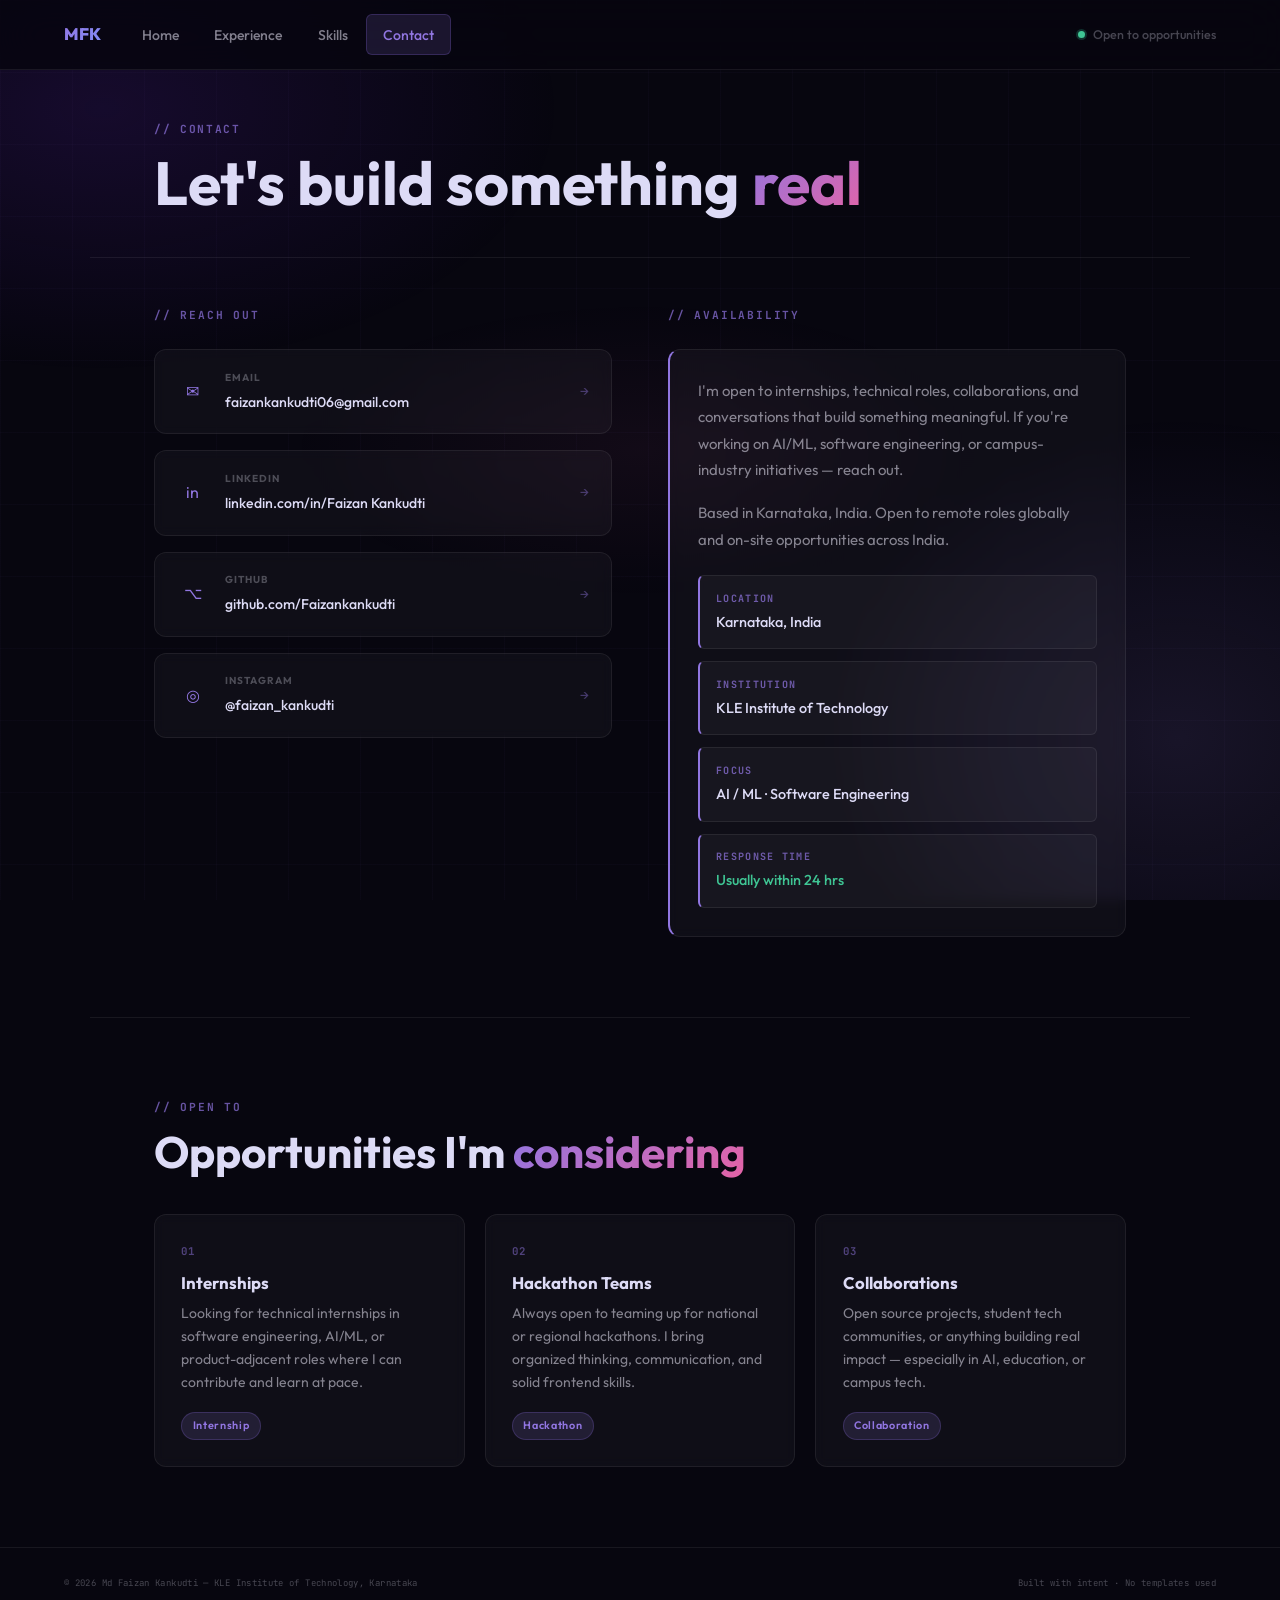
==== commit aa5df9bd: "updated email and linkedin links" ====
--- a/contact.html
+++ b/contact.html
@@ -38,38 +38,38 @@
         <div class="section-label mono" style="margin-bottom:1.5rem;">// REACH OUT</div>
         <div class="contact-links">
 
-          <a class="contact-link-item" href="mailto:faizan@example.com">
+          <a class="contact-link-item" href="mailto:faizankankudti06@gmail.com">
             <div class="contact-link-icon">✉</div>
             <div class="contact-link-text">
               <span class="contact-link-label">Email</span>
-              <span class="contact-link-value">faizan@example.com</span>
+              <span class="contact-link-value">faizankankudti06@gmail.com</span>
             </div>
             <span class="contact-link-arrow">→</span>
           </a>
 
-          <a class="contact-link-item" href="https://linkedin.com/in/mdfaizan" target="_blank" rel="noopener">
+          <a class="contact-link-item" href="https://www.linkedin.com/in/faizan-kankudti-a05506325?utm_source=share_via&utm_content=profile&utm_medium=member_android" target="_blank" rel="noopener">
             <div class="contact-link-icon">in</div>
             <div class="contact-link-text">
               <span class="contact-link-label">LinkedIn</span>
-              <span class="contact-link-value">linkedin.com/in/mdfaizan</span>
+              <span class="contact-link-value">linkedin.com/in/Faizan Kankudti</span>
             </div>
             <span class="contact-link-arrow">→</span>
           </a>
 
-          <a class="contact-link-item" href="https://github.com/mdfaizan" target="_blank" rel="noopener">
+          <a class="contact-link-item" href="https://github.com/Faizankankudti" target="_blank" rel="noopener">
             <div class="contact-link-icon">⌥</div>
             <div class="contact-link-text">
               <span class="contact-link-label">GitHub</span>
-              <span class="contact-link-value">github.com/mdfaizan</span>
+              <span class="contact-link-value">github.com/Faizankankudti</span>
             </div>
             <span class="contact-link-arrow">→</span>
           </a>
 
-          <a class="contact-link-item" href="https://instagram.com/mdfaizan" target="_blank" rel="noopener">
+          <a class="contact-link-item" href="https://www.instagram.com/faizan_kankudti?igsh=MWhjaWl0NmIzNzg2ZA==" target="_blank" rel="noopener">
             <div class="contact-link-icon">◎</div>
             <div class="contact-link-text">
               <span class="contact-link-label">Instagram</span>
-              <span class="contact-link-value">@mdfaizan</span>
+              <span class="contact-link-value">@faizan_kankudti</span>
             </div>
             <span class="contact-link-arrow">→</span>
           </a>
--- a/style.css
+++ b/style.css
@@ -6,17 +6,17 @@
   --bg:        #07060f;
   --bg-2:      #0e0c1a;
   --bg-glass:  rgba(255,255,255,0.035);
-  --violet:    #a78bfa;
+  --violet:    #9176e1;
   --violet-d:  #7c3aed;
   --indigo:    #818cf8;
-  --rose:      #f472b6;
-  --green:     #34d399;
-  --amber:     #fbbf24;
+  --rose:      #e463a6;
+  --green:     #3fc594;
+  --amber:     #ecb220;
   --glow-v:    rgba(167,139,250,0.13);
   --glow-i:    rgba(129,140,248,0.10);
-  --border-v:  rgba(167,139,250,0.22);
+  --border-v:  rgba(144, 113, 239, 0.22);
   --border-s:  rgba(255,255,255,0.07);
-  --txt:       #f1f0ff;
+  --txt:       #dddbf6;
   --txt-dim:   rgba(241,240,255,0.52);
   --txt-faint: rgba(241,240,255,0.28);
   --r:   6px;
